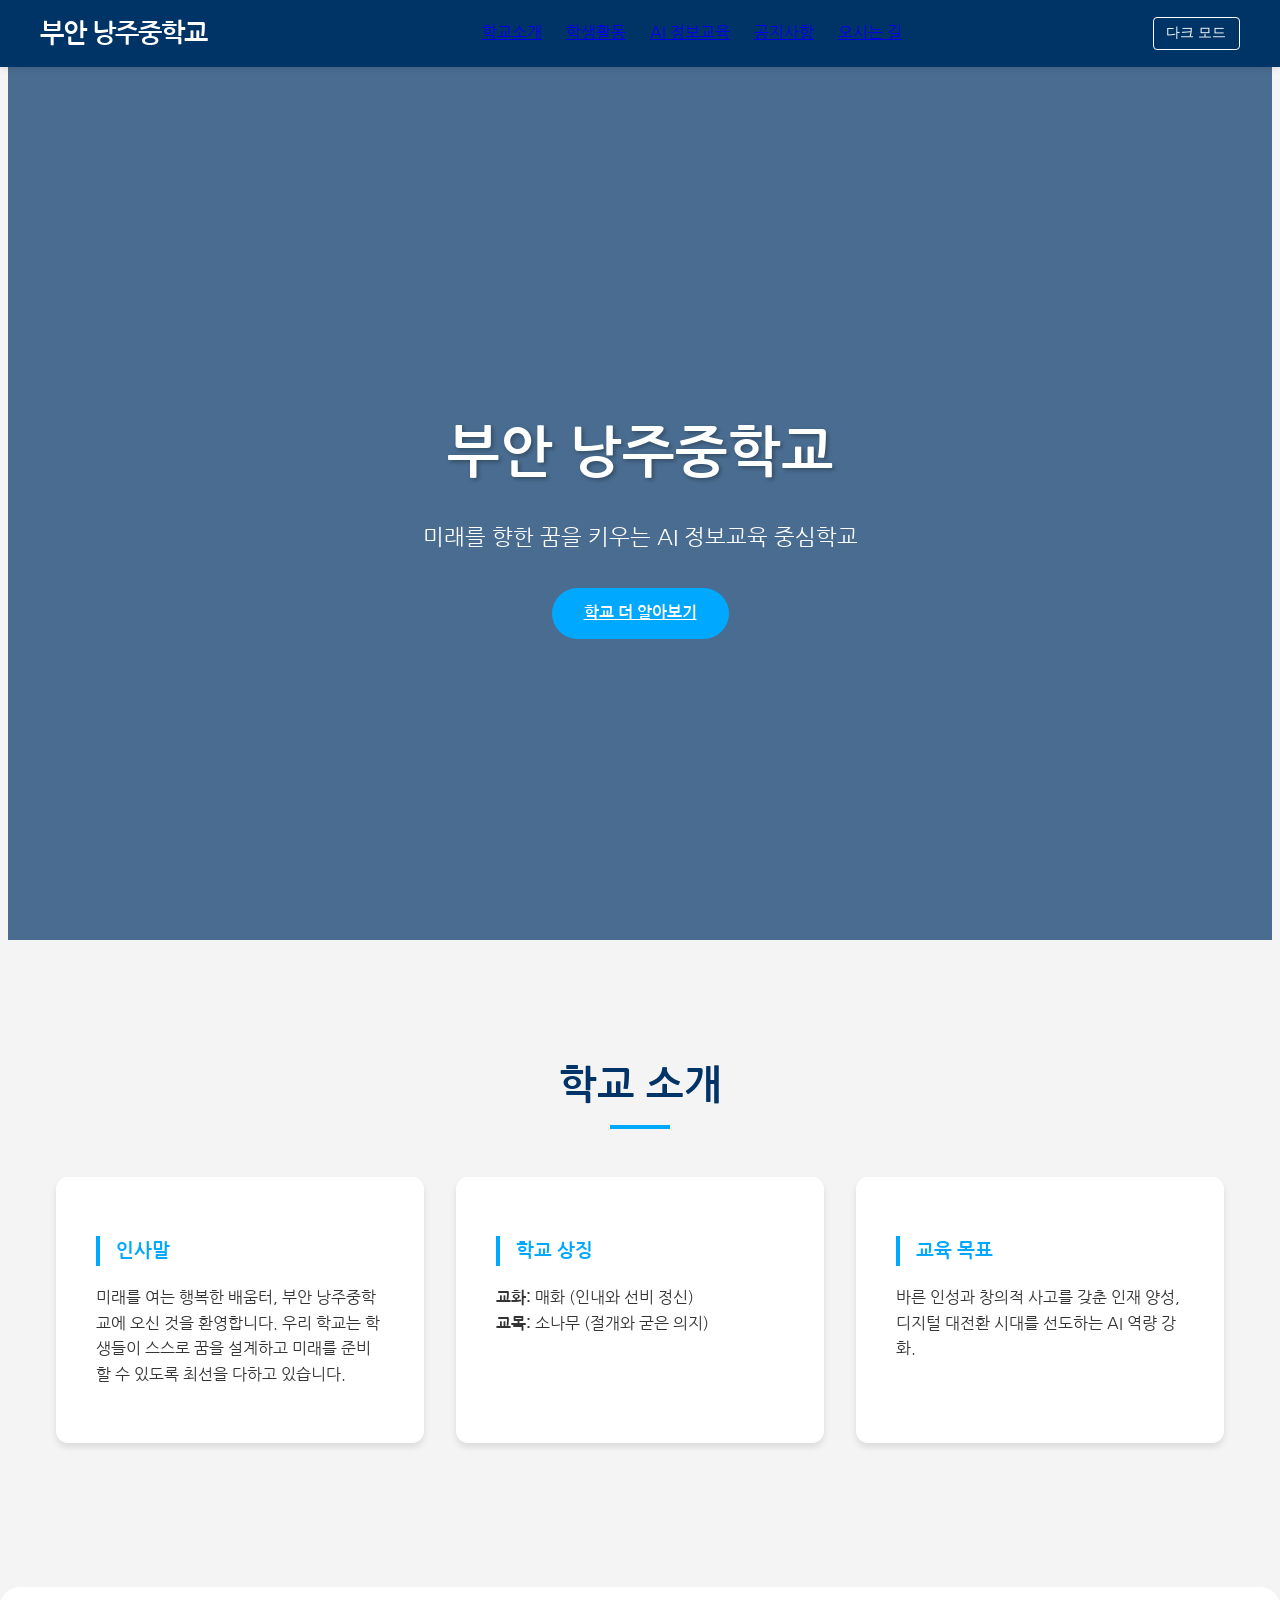
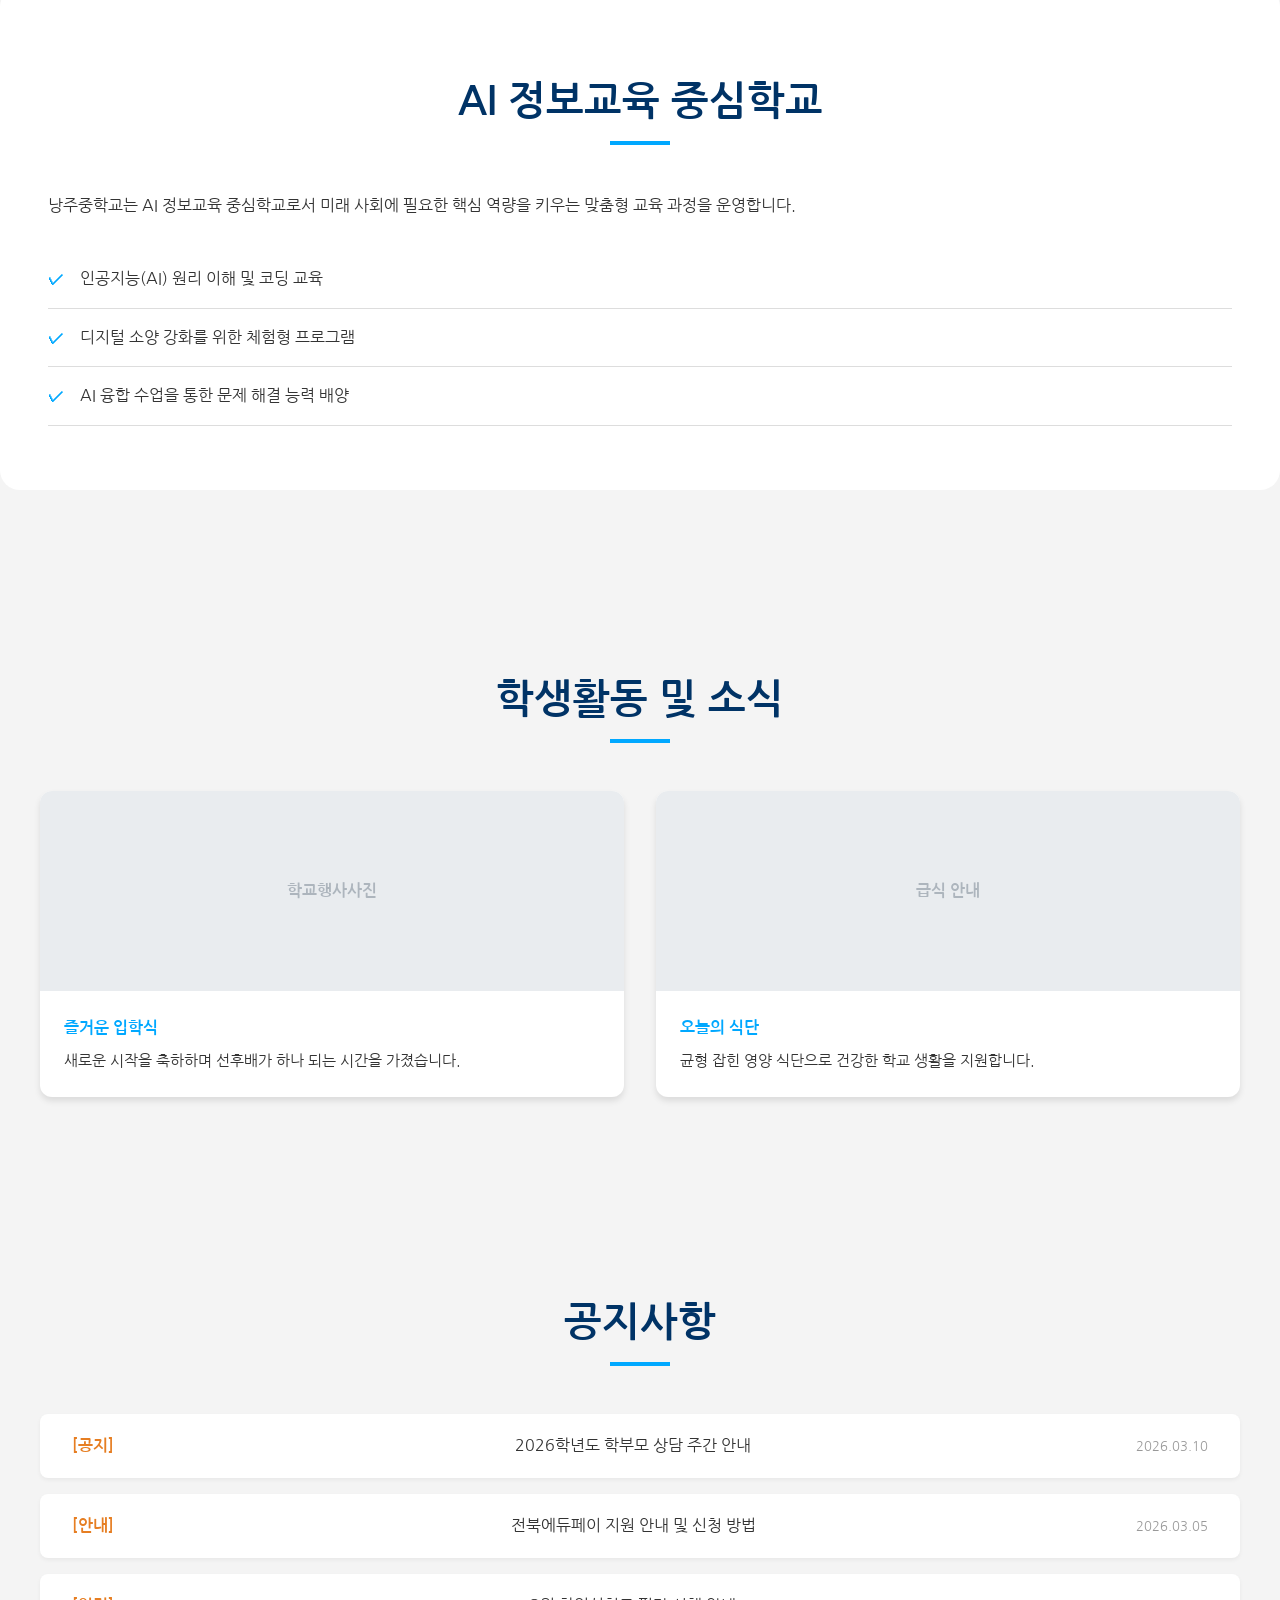
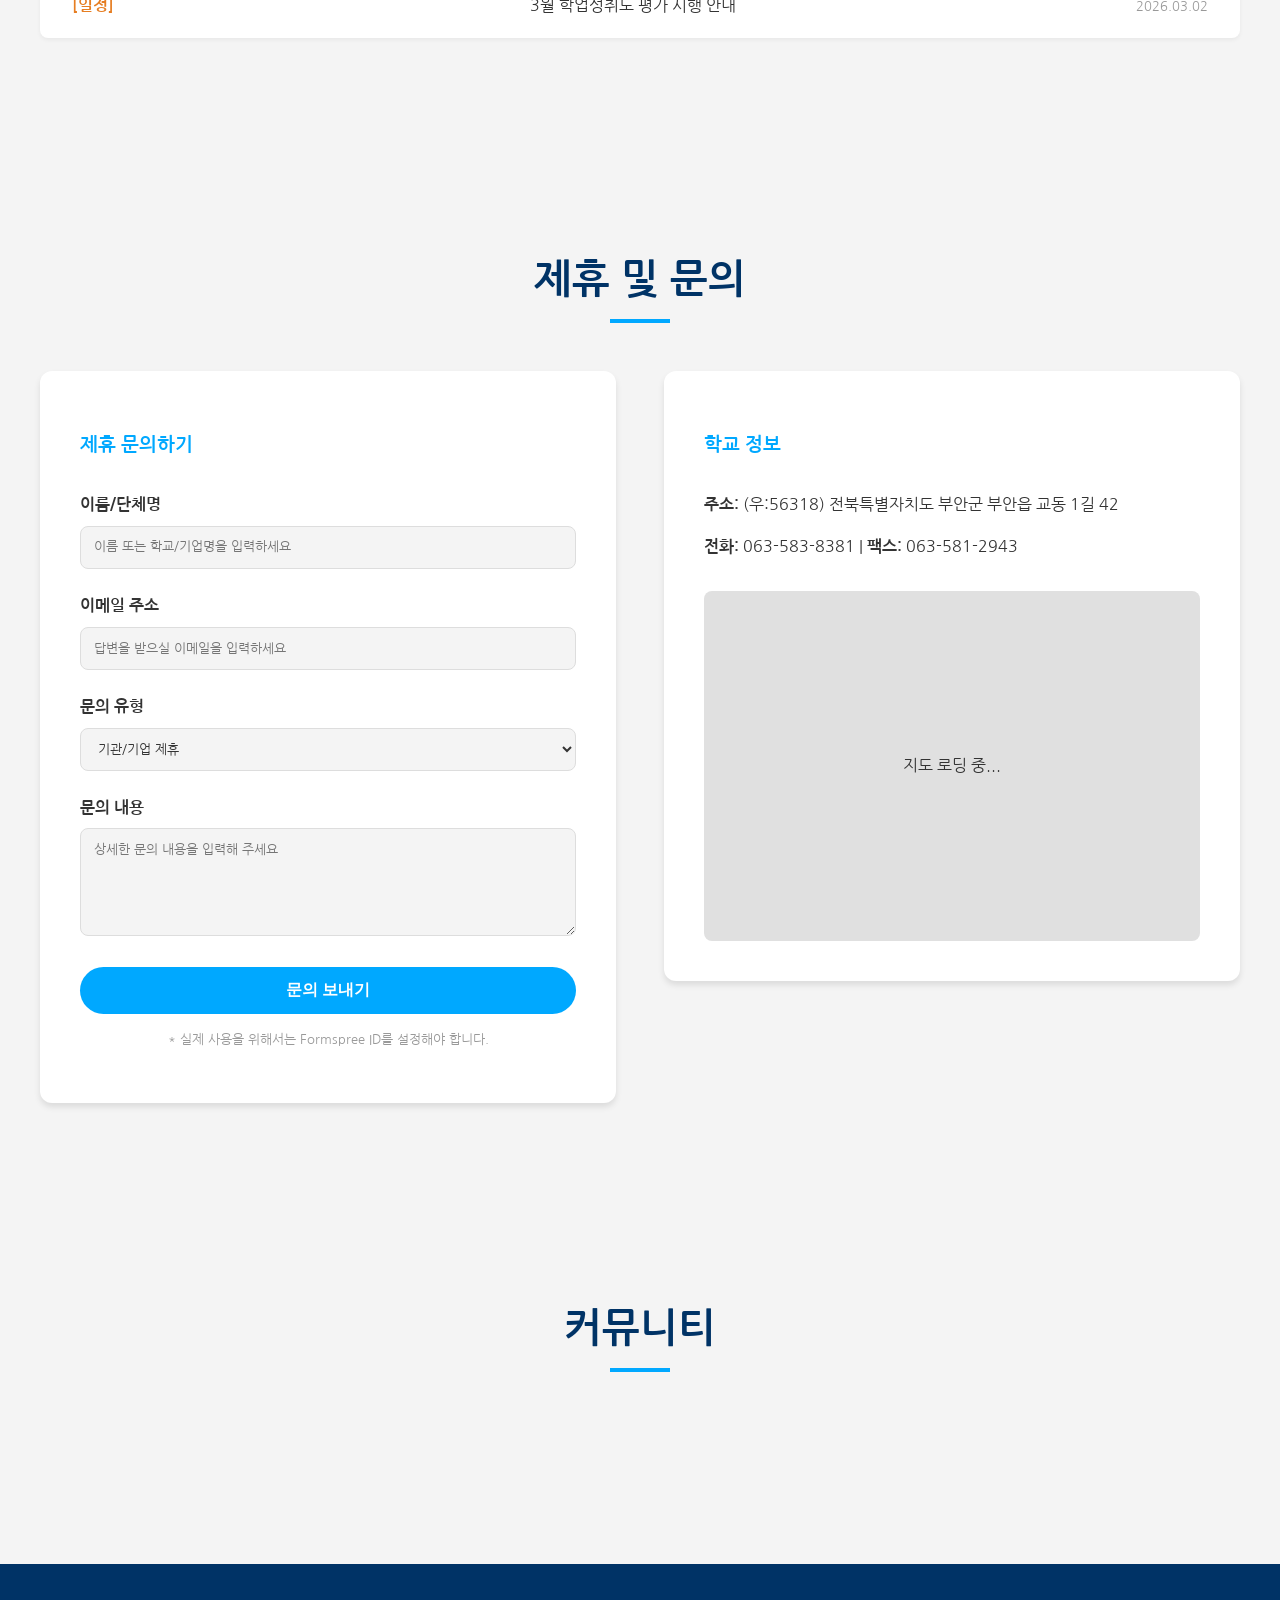
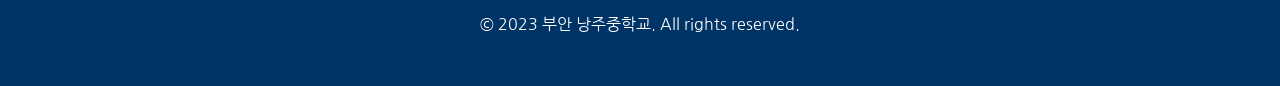
==== index.html @ da05feab "Update Disqus shortname to nangju" ====
<!DOCTYPE html>
<html lang="ko">
<head>
    <meta charset="UTF-8">
    <meta name="viewport" content="width=device-width, initial-scale=1.0">
    <title>부안 낭주중학교</title>
    <link rel="stylesheet" href="style.css">
    <link href="https://fonts.googleapis.com/css2?family=Nanum+Gothic:wght@400;700&display=swap" rel="stylesheet">
</head>
<body>
    <header>
        <nav>
            <div class="logo">부안 낭주중학교</div>
            <ul class="nav-links">
                <li><a href="#about">학교소개</a></li>
                <li><a href="#activities">학생활동</a></li>
                <li><a href="#ai-edu">AI 정보교육</a></li>
                <li><a href="#notices">공지사항</a></li>
                <li><a href="#contact">오시는 길</a></li>
            </ul>
            <div class="header-actions">
                <button class="theme-toggle" id="theme-toggle">다크 모드</button>
            </div>
        </nav>
    </header>

    <main>
        <section id="hero">
            <div class="hero-content">
                <h1>부안 낭주중학교</h1>
                <p>미래를 향한 꿈을 키우는 AI 정보교육 중심학교</p>
                <div class="hero-buttons">
                    <a href="#about" class="btn">학교 더 알아보기</a>
                </div>
            </div>
        </section>

        <section id="about">
            <div class="section-title">
                <h2>학교 소개</h2>
                <div class="underline"></div>
            </div>
            <div class="about-grid">
                <div class="about-card">
                    <h3>인사말</h3>
                    <p>미래를 여는 행복한 배움터, 부안 낭주중학교에 오신 것을 환영합니다. 우리 학교는 학생들이 스스로 꿈을 설계하고 미래를 준비할 수 있도록 최선을 다하고 있습니다.</p>
                </div>
                <div class="about-card">
                    <h3>학교 상징</h3>
                    <p><strong>교화:</strong> 매화 (인내와 선비 정신)<br><strong>교목:</strong> 소나무 (절개와 굳은 의지)</p>
                </div>
                <div class="about-card">
                    <h3>교육 목표</h3>
                    <p>바른 인성과 창의적 사고를 갖춘 인재 양성, 디지털 대전환 시대를 선도하는 AI 역량 강화.</p>
                </div>
            </div>
        </section>

        <section id="ai-edu" class="highlight-section">
            <div class="section-title">
                <h2>AI 정보교육 중심학교</h2>
                <div class="underline"></div>
            </div>
            <div class="content-wrapper">
                <p>낭주중학교는 AI 정보교육 중심학교로서 미래 사회에 필요한 핵심 역량을 키우는 맞춤형 교육 과정을 운영합니다.</p>
                <ul class="feature-list">
                    <li>인공지능(AI) 원리 이해 및 코딩 교육</li>
                    <li>디지털 소양 강화를 위한 체험형 프로그램</li>
                    <li>AI 융합 수업을 통한 문제 해결 능력 배양</li>
                </ul>
            </div>
        </section>

        <section id="activities">
            <div class="section-title">
                <h2>학생활동 및 소식</h2>
                <div class="underline"></div>
            </div>
            <div class="activities-grid">
                <div class="activity-item">
                    <div class="placeholder-img">학교행사사진</div>
                    <h4>즐거운 입학식</h4>
                    <p>새로운 시작을 축하하며 선후배가 하나 되는 시간을 가졌습니다.</p>
                </div>
                <div class="activity-item">
                    <div class="placeholder-img">급식 안내</div>
                    <h4>오늘의 식단</h4>
                    <p>균형 잡힌 영양 식단으로 건강한 학교 생활을 지원합니다.</p>
                </div>
            </div>
        </section>

        <section id="notices">
            <div class="section-title">
                <h2>공지사항</h2>
                <div class="underline"></div>
            </div>
            <ul class="notice-list">
                <li><span>[공지]</span> 2026학년도 학부모 상담 주간 안내 <small>2026.03.10</small></li>
                <li><span>[안내]</span> 전북에듀페이 지원 안내 및 신청 방법 <small>2026.03.05</small></li>
                <li><span>[일정]</span> 3월 학업성취도 평가 시행 안내 <small>2026.03.02</small></li>
            </ul>
        </section>

        <section id="contact">
            <div class="section-title">
                <h2>제휴 및 문의</h2>
                <div class="underline"></div>
            </div>
            
            <div class="contact-container">
                <div class="contact-form">
                    <h3>제휴 문의하기</h3>
                    <form action="https://formspree.io/f/xbdzzare" method="POST">
                        <div class="form-group">
                            <label for="name">이름/단체명</label>
                            <input type="text" id="name" name="name" placeholder="이름 또는 학교/기업명을 입력하세요" required>
                        </div>
                        <div class="form-group">
                            <label for="email">이메일 주소</label>
                            <input type="email" id="email" name="email" placeholder="답변을 받으실 이메일을 입력하세요" required>
                        </div>
                        <div class="form-group">
                            <label for="subject">문의 유형</label>
                            <select id="subject" name="subject">
                                <option value="partnership">기관/기업 제휴</option>
                                <option value="program">교육 프로그램 문의</option>
                                <option value="visit">학교 방문 신청</option>
                                <option value="other">기타 문의</option>
                            </select>
                        </div>
                        <div class="form-group">
                            <label for="message">문의 내용</label>
                            <textarea id="message" name="message" rows="5" placeholder="상세한 문의 내용을 입력해 주세요" required></textarea>
                        </div>
                        <button type="submit" class="btn submit-btn">문의 보내기</button>
                    </form>
                    <p class="form-note">* 실제 사용을 위해서는 Formspree ID를 설정해야 합니다.</p>
                </div>

                <div class="contact-info">
                    <h3>학교 정보</h3>
                    <p><strong>주소:</strong> (우:56318) 전북특별자치도 부안군 부안읍 교동 1길 42</p>
                    <p><strong>전화:</strong> 063-583-8381 | <strong>팩스:</strong> 063-581-2943</p>
                    <div id="map">지도 로딩 중...</div>
                </div>
            </div>
        </section>
        <section id="comments">
            <div class="section-title">
                <h2>커뮤니티</h2>
                <div class="underline"></div>
            </div>
            <div id="disqus_thread"></div>
            <script>
                /**
                *  RECOMMENDED CONFIGURATION VARIABLES: EDIT AND UNCOMMENT THE SECTION BELOW TO INSERT DYNAMIC VALUES FROM YOUR PLATFORM OR CMS.
                *  LEARN WHY DEFINING THESE VARIABLES IS IMPORTANT: https://disqus.com/admin/universalcode/#configuration-variables    */
                /*
                var disqus_config = function () {
                this.page.url = PAGE_URL;  // Replace PAGE_URL with your page's canonical URL variable
                this.page.identifier = PAGE_IDENTIFIER; // Replace PAGE_IDENTIFIER with your page's unique identifier variable
                };
                */
                (function() { // DON'T EDIT BELOW THIS LINE
                var d = document, s = d.createElement('script');
                s.src = 'https://nangju.disqus.com/embed.js';
                s.setAttribute('data-timestamp', +new Date());
                (d.head || d.body).appendChild(s);
                })();
            </script>
            <noscript>Please enable JavaScript to view the <a href="https://disqus.com/?ref_noscript">comments powered by Disqus.</a></noscript>
        </section>
    </main>

    <footer>
        <p>&copy; 2023 부안 낭주중학교. All rights reserved.</p>
    </footer>

    <script src="main.js"></script>
</body>
</html>
---- style.css ----
:root {
    --bg-color: #f4f4f4;
    --text-color: #333;
    --header-bg: #003366;
    --header-text: #fff;
    --section-border: #ddd;
    --hero-overlay: rgba(0, 51, 102, 0.7);
    --map-bg: #e0e0e0;
    --accent-color: #00a8ff;
    --card-bg: #fff;
    --shadow: 0 4px 6px rgba(0,0,0,0.1);
}

body.dark-mode {
    --bg-color: #1a1a1a;
    --text-color: #f4f4f4;
    --header-bg: #111;
    --header-text: #e0e0e0;
    --section-border: #333;
    --hero-overlay: rgba(0, 0, 0, 0.8);
    --map-bg: #333;
    --accent-color: #00a8ff;
    --card-bg: #222;
}

/* Basic Styles */
body {
    font-family: 'Nanum Gothic', sans-serif;
    margin: 0;
    line-height: 1.6;
    background-color: var(--bg-color);
    color: var(--text-color);
    transition: background-color 0.3s, color 0.3s;
}

/* Layout Utilities */
.section-title {
    text-align: center;
    margin-bottom: 3rem;
}

.section-title h2 {
    font-size: 2.5rem;
    color: var(--header-bg);
    margin-bottom: 0.5rem;
}

body.dark-mode .section-title h2 {
    color: #aaccff;
}

.underline {
    width: 60px;
    height: 4px;
    background: var(--accent-color);
    margin: 0 auto;
}

/* Header & Nav */
header {
    background-color: var(--header-bg);
    color: var(--header-text);
    padding: 0.8rem 0;
    position: fixed;
    width: 100%;
    top: 0;
    z-index: 1000;
    box-shadow: 0 2px 5px rgba(0, 0, 0, 0.1);
    transition: all 0.3s;
}

nav {
    display: flex;
    justify-content: space-between;
    align-items: center;
    max-width: 1200px;
    margin: 0 auto;
    padding: 0 2rem;
}

nav .logo {
    font-size: 1.6rem;
    font-weight: 700;
    letter-spacing: -1px;
}

nav ul.nav-links {
    list-style: none;
    display: flex;
    margin: 0;
    padding: 0;
    align-items: center;
}

nav ul.nav-links li {
    margin-left: 1.5rem;
}

nav ul.nav-links li a {
    font-size: 1rem;
    font-weight: 400;
    transition: color 0.3s;
}

nav ul.nav-links li a:hover {
    color: var(--accent-color);
}

.theme-toggle {
    background: none;
    border: 1px solid var(--header-text);
    color: var(--header-text);
    padding: 0.4rem 0.8rem;
    cursor: pointer;
    border-radius: 4px;
    font-size: 0.85rem;
    transition: all 0.3s;
}

.theme-toggle:hover {
    background: var(--header-text);
    color: var(--header-bg);
}

/* Hero Section */
#hero {
    background-image: linear-gradient(var(--hero-overlay), var(--hero-overlay)), url('images/school.png');
    background-size: cover;
    background-position: center;
    height: 80vh;
    display: flex;
    justify-content: center;
    align-items: center;
    text-align: center;
    color: #fff;
    margin-top: 60px;
}

#hero h1 {
    font-size: 3.5rem;
    margin-bottom: 1rem;
    text-shadow: 2px 2px 4px rgba(0,0,0,0.3);
}

#hero p {
    font-size: 1.4rem;
    margin-bottom: 2rem;
}

.btn {
    display: inline-block;
    padding: 0.8rem 2rem;
    background: var(--accent-color);
    color: #fff;
    border-radius: 50px;
    font-weight: 700;
    transition: transform 0.3s, background 0.3s;
}

.btn:hover {
    transform: translateY(-3px);
    background: #008cd4;
}

/* About Grid */
.about-grid {
    display: grid;
    grid-template-columns: repeat(auto-fit, minmax(300px, 1fr));
    gap: 2rem;
    padding: 0 1rem;
}

.about-card {
    background: var(--card-bg);
    padding: 2.5rem;
    border-radius: 12px;
    box-shadow: var(--shadow);
    transition: transform 0.3s;
}

.about-card:hover {
    transform: translateY(-5px);
}

.about-card h3 {
    color: var(--accent-color);
    margin-bottom: 1.2rem;
    border-left: 4px solid var(--accent-color);
    padding-left: 1rem;
}

/* AI Section */
.highlight-section {
    background-color: var(--card-bg);
    border-radius: 20px;
    margin: 4rem auto;
    padding: 3rem;
}

.feature-list {
    list-style: none;
    padding: 0;
    margin-top: 2rem;
}

.feature-list li {
    padding: 1rem 0;
    border-bottom: 1px solid var(--section-border);
    display: flex;
    align-items: center;
}

.feature-list li::before {
    content: '✓';
    color: var(--accent-color);
    font-weight: bold;
    margin-right: 1rem;
}

/* Activities Grid */
.activities-grid {
    display: grid;
    grid-template-columns: repeat(auto-fit, minmax(350px, 1fr));
    gap: 2rem;
}

.activity-item {
    background: var(--card-bg);
    border-radius: 12px;
    overflow: hidden;
    box-shadow: var(--shadow);
}

.placeholder-img {
    height: 200px;
    background: #e9ecef;
    display: flex;
    align-items: center;
    justify-content: center;
    color: #adb5bd;
    font-weight: 700;
}

.activity-item h4 {
    padding: 1.5rem 1.5rem 0.5rem;
    margin: 0;
    color: var(--accent-color);
}

.activity-item p {
    padding: 0 1.5rem 1.5rem;
    margin: 0;
    font-size: 0.95rem;
}

/* Notice List */
.notice-list {
    list-style: none;
    padding: 0;
}

.notice-list li {
    background: var(--card-bg);
    margin-bottom: 1rem;
    padding: 1.2rem 2rem;
    border-radius: 8px;
    display: flex;
    justify-content: space-between;
    align-items: center;
    box-shadow: 0 2px 4px rgba(0,0,0,0.05);
}

.notice-list li span {
    font-weight: 700;
    color: #e67e22;
    margin-right: 1rem;
}

.notice-list li small {
    color: #999;
}

/* Contact Section Layout */
.contact-container {
    display: grid;
    grid-template-columns: 1fr 1fr;
    gap: 3rem;
    align-items: start;
}

.contact-form {
    background: var(--card-bg);
    padding: 2.5rem;
    border-radius: 12px;
    box-shadow: var(--shadow);
}

.contact-form h3, .contact-info h3 {
    margin-bottom: 2rem;
    color: var(--accent-color);
}

.form-group {
    margin-bottom: 1.5rem;
}

.form-group label {
    display: block;
    margin-bottom: 0.5rem;
    font-weight: bold;
    color: var(--text-color);
}

.form-group input, 
.form-group select, 
.form-group textarea {
    width: 100%;
    padding: 0.8rem;
    border: 1px solid var(--section-border);
    border-radius: 8px;
    background-color: var(--bg-color);
    color: var(--text-color);
    font-family: inherit;
    transition: border-color 0.3s;
    box-sizing: border-box; /* To ensure full width including padding */
}

.form-group input:focus, 
.form-group select:focus, 
.form-group textarea:focus {
    border-color: var(--accent-color);
    outline: none;
}

.submit-btn {
    width: 100%;
    border: none;
    cursor: pointer;
    font-size: 1rem;
    transition: background 0.3s;
}

.form-note {
    font-size: 0.8rem;
    color: #999;
    margin-top: 1rem;
    text-align: center;
}

/* Updated Contact Styles */
.contact-info {
    background: var(--card-bg);
    padding: 2.5rem;
    border-radius: 12px;
    box-shadow: var(--shadow);
    text-align: left; /* Re-aligned to left */
}

#map {
    height: 350px;
    background: var(--map-bg);
    margin-top: 2rem;
    border-radius: 8px;
    display: flex;
    align-items: center;
    justify-content: center;
}

/* Sections */
section {
    padding: 5rem 2rem;
    max-width: 1200px;
    margin: 0 auto;
}

/* Footer */
footer {
    background-color: var(--header-bg);
    color: var(--header-text);
    text-align: center;
    padding: 2rem 0;
    margin-top: 4rem;
}

/* Responsive */
@media (max-width: 992px) {
    .contact-container {
        grid-template-columns: 1fr;
    }
}
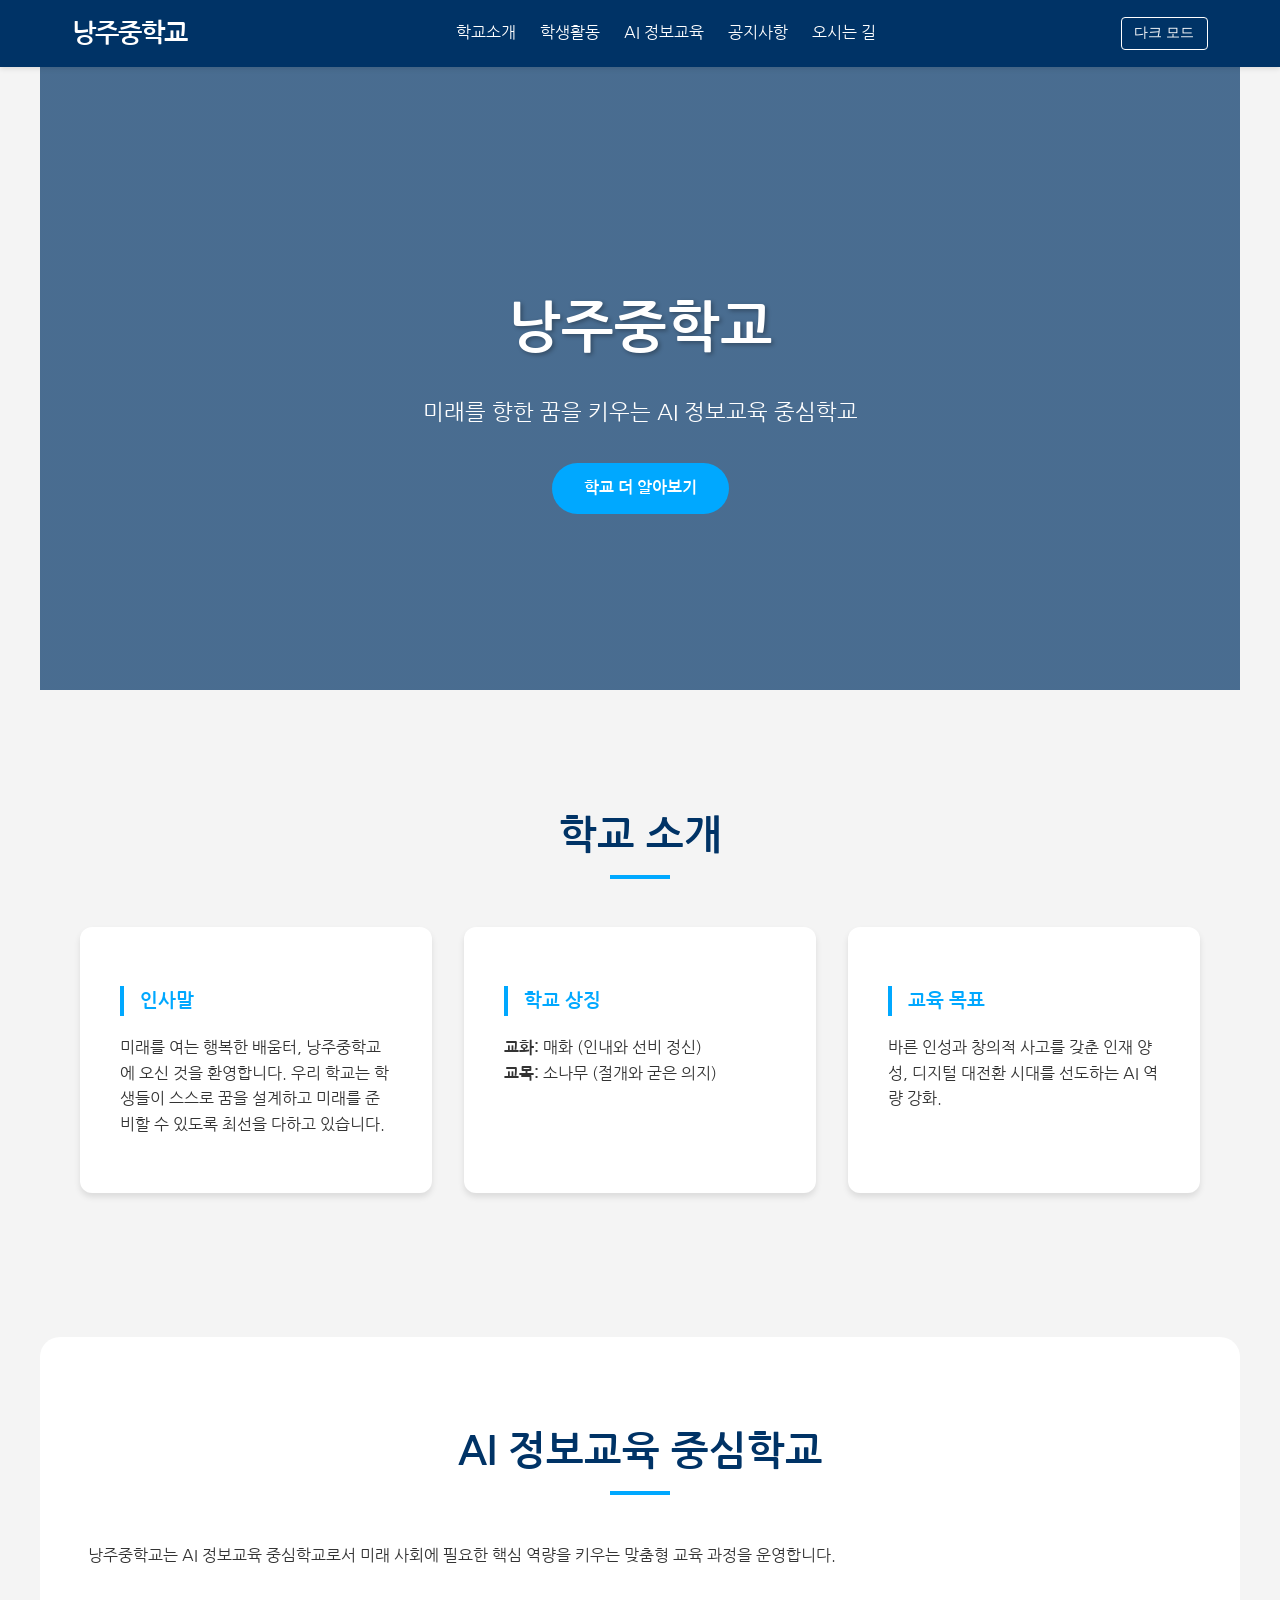
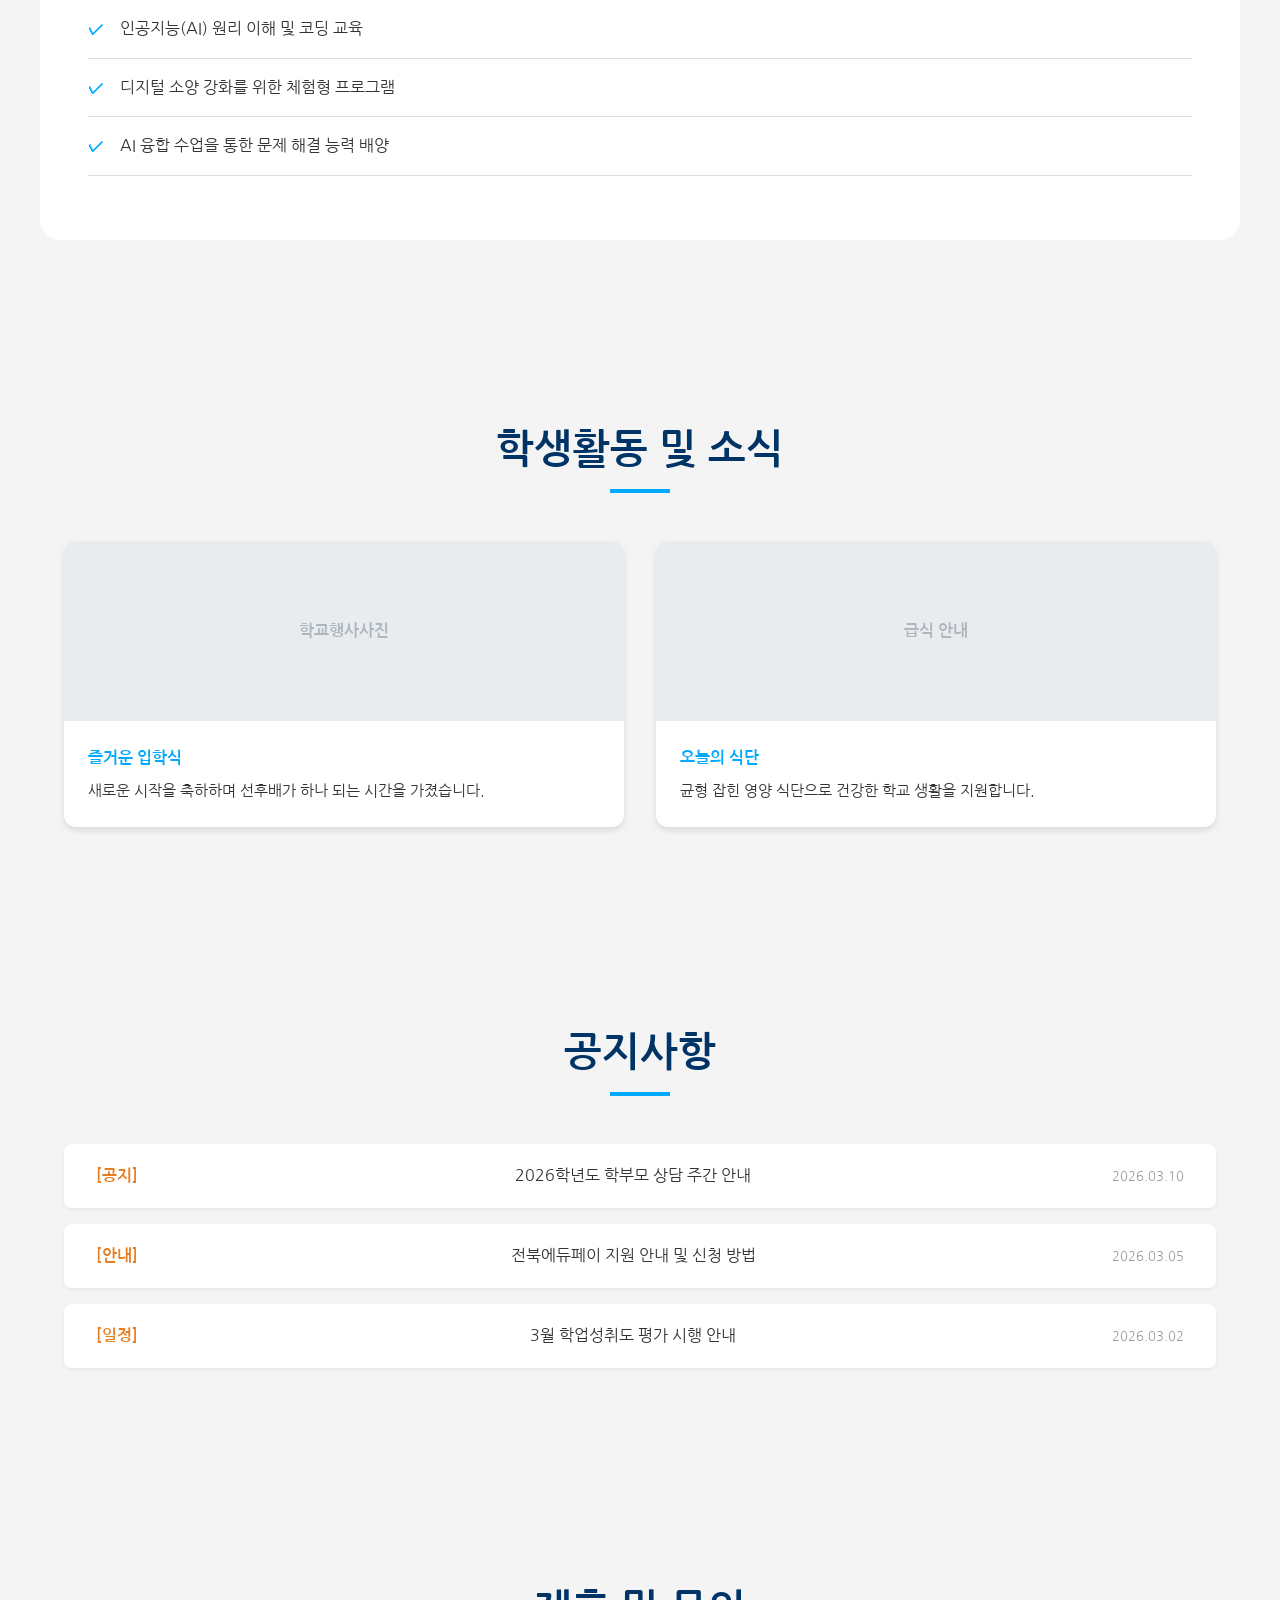
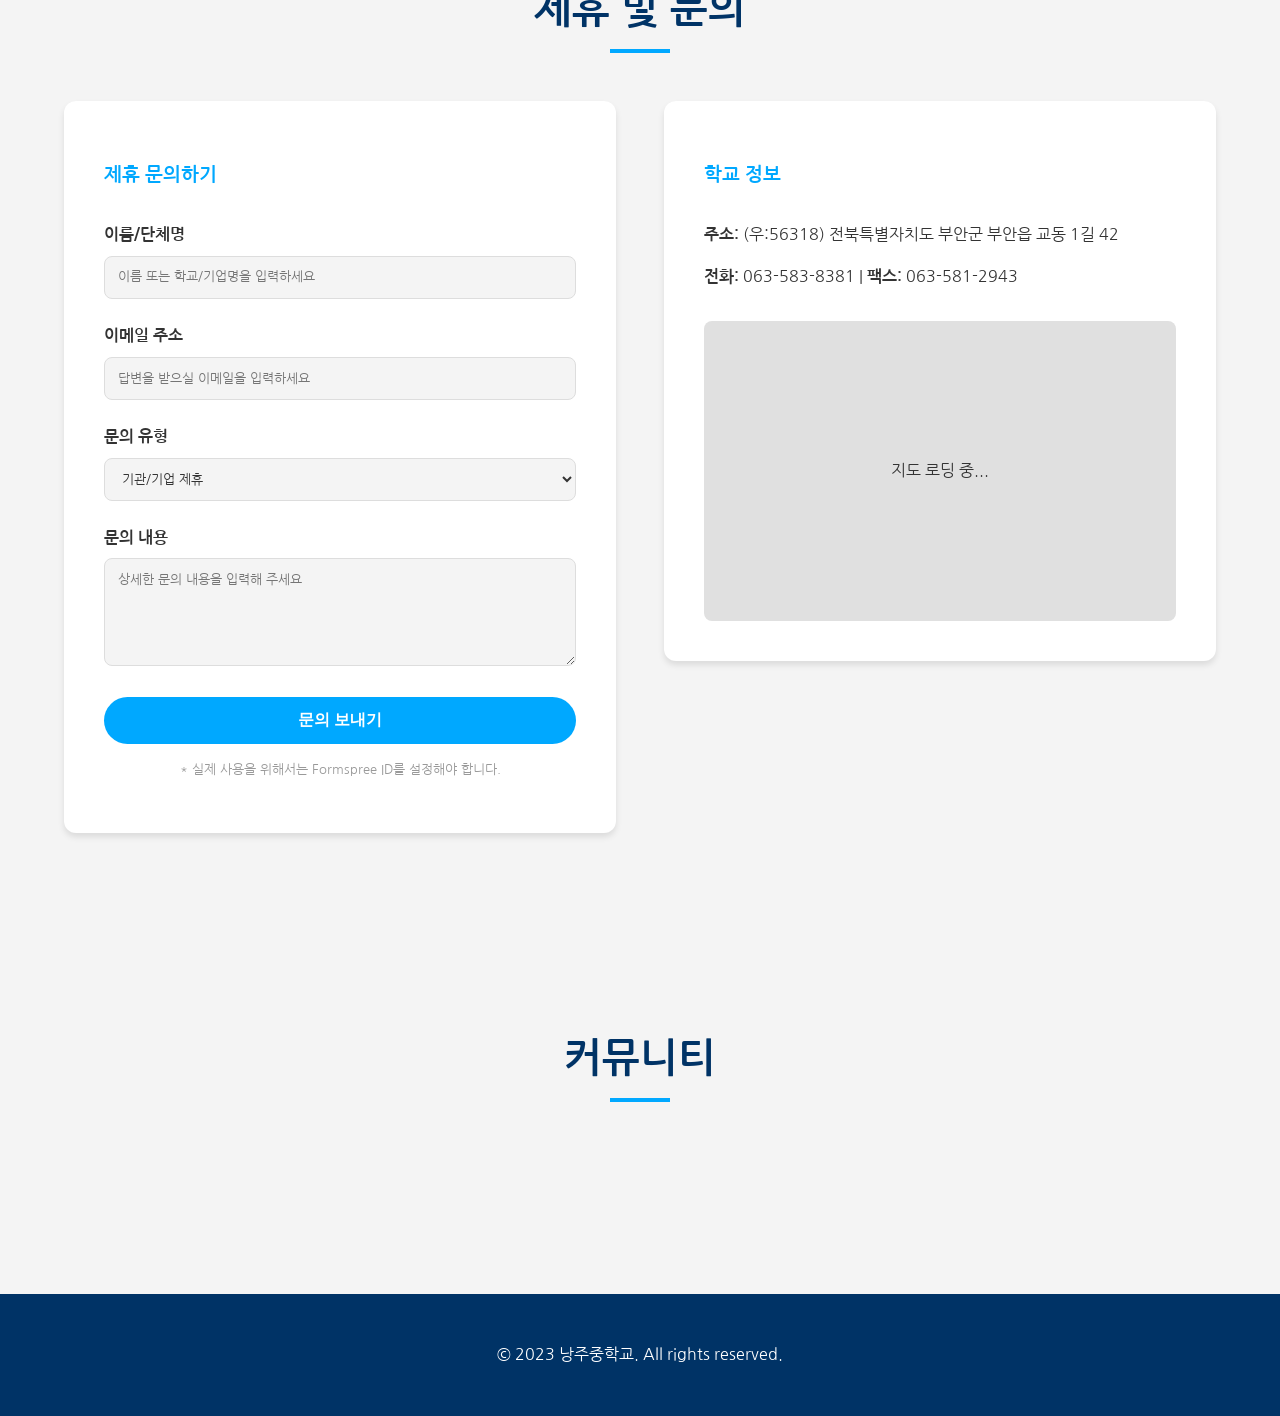
==== commit e5c22d97: "Update school name, mobile UI improvements, and add links to official website" ====
--- a/index.html
+++ b/index.html
@@ -3,14 +3,14 @@
 <head>
     <meta charset="UTF-8">
     <meta name="viewport" content="width=device-width, initial-scale=1.0">
-    <title>부안 낭주중학교</title>
+    <title>낭주중학교</title>
     <link rel="stylesheet" href="style.css">
     <link href="https://fonts.googleapis.com/css2?family=Nanum+Gothic:wght@400;700&display=swap" rel="stylesheet">
 </head>
 <body>
     <header>
         <nav>
-            <div class="logo">부안 낭주중학교</div>
+            <div class="logo">낭주중학교</div>
             <ul class="nav-links">
                 <li><a href="#about">학교소개</a></li>
                 <li><a href="#activities">학생활동</a></li>
@@ -27,7 +27,7 @@
     <main>
         <section id="hero">
             <div class="hero-content">
-                <h1>부안 낭주중학교</h1>
+                <h1>낭주중학교</h1>
                 <p>미래를 향한 꿈을 키우는 AI 정보교육 중심학교</p>
                 <div class="hero-buttons">
                     <a href="#about" class="btn">학교 더 알아보기</a>
@@ -43,7 +43,7 @@
             <div class="about-grid">
                 <div class="about-card">
                     <h3>인사말</h3>
-                    <p>미래를 여는 행복한 배움터, 부안 낭주중학교에 오신 것을 환영합니다. 우리 학교는 학생들이 스스로 꿈을 설계하고 미래를 준비할 수 있도록 최선을 다하고 있습니다.</p>
+                    <p>미래를 여는 행복한 배움터, 낭주중학교에 오신 것을 환영합니다. 우리 학교는 학생들이 스스로 꿈을 설계하고 미래를 준비할 수 있도록 최선을 다하고 있습니다.</p>
                 </div>
                 <div class="about-card">
                     <h3>학교 상징</h3>
@@ -77,16 +77,16 @@
                 <div class="underline"></div>
             </div>
             <div class="activities-grid">
-                <div class="activity-item">
+                <a href="https://school.jbedu.kr/nangju-m" target="_blank" class="activity-item">
                     <div class="placeholder-img">학교행사사진</div>
                     <h4>즐거운 입학식</h4>
                     <p>새로운 시작을 축하하며 선후배가 하나 되는 시간을 가졌습니다.</p>
-                </div>
-                <div class="activity-item">
+                </a>
+                <a href="https://school.jbedu.kr/nangju-m" target="_blank" class="activity-item">
                     <div class="placeholder-img">급식 안내</div>
                     <h4>오늘의 식단</h4>
                     <p>균형 잡힌 영양 식단으로 건강한 학교 생활을 지원합니다.</p>
-                </div>
+                </a>
             </div>
         </section>
 
@@ -96,9 +96,9 @@
                 <div class="underline"></div>
             </div>
             <ul class="notice-list">
-                <li><span>[공지]</span> 2026학년도 학부모 상담 주간 안내 <small>2026.03.10</small></li>
-                <li><span>[안내]</span> 전북에듀페이 지원 안내 및 신청 방법 <small>2026.03.05</small></li>
-                <li><span>[일정]</span> 3월 학업성취도 평가 시행 안내 <small>2026.03.02</small></li>
+                <li><a href="https://school.jbedu.kr/nangju-m" target="_blank"><span>[공지]</span> 2026학년도 학부모 상담 주간 안내 <small>2026.03.10</small></a></li>
+                <li><a href="https://school.jbedu.kr/nangju-m" target="_blank"><span>[안내]</span> 전북에듀페이 지원 안내 및 신청 방법 <small>2026.03.05</small></a></li>
+                <li><a href="https://school.jbedu.kr/nangju-m" target="_blank"><span>[일정]</span> 3월 학업성취도 평가 시행 안내 <small>2026.03.02</small></a></li>
             </ul>
         </section>
 
@@ -153,20 +153,16 @@
             </div>
             <div id="disqus_thread"></div>
             <script>
-                /**
-                *  RECOMMENDED CONFIGURATION VARIABLES: EDIT AND UNCOMMENT THE SECTION BELOW TO INSERT DYNAMIC VALUES FROM YOUR PLATFORM OR CMS.
-                *  LEARN WHY DEFINING THESE VARIABLES IS IMPORTANT: https://disqus.com/admin/universalcode/#configuration-variables    */
-                /*
                 var disqus_config = function () {
-                this.page.url = PAGE_URL;  // Replace PAGE_URL with your page's canonical URL variable
-                this.page.identifier = PAGE_IDENTIFIER; // Replace PAGE_IDENTIFIER with your page's unique identifier variable
+                    this.page.url = window.location.href;  // 현재 페이지의 전체 URL
+                    this.page.identifier = window.location.pathname; // 페이지의 고유 식별자
                 };
-                */
+
                 (function() { // DON'T EDIT BELOW THIS LINE
-                var d = document, s = d.createElement('script');
-                s.src = 'https://nangju.disqus.com/embed.js';
-                s.setAttribute('data-timestamp', +new Date());
-                (d.head || d.body).appendChild(s);
+                    var d = document, s = d.createElement('script');
+                    s.src = 'https://nangju.disqus.com/embed.js';
+                    s.setAttribute('data-timestamp', +new Date());
+                    (d.head || d.body).appendChild(s);
                 })();
             </script>
             <noscript>Please enable JavaScript to view the <a href="https://disqus.com/?ref_noscript">comments powered by Disqus.</a></noscript>
@@ -174,7 +170,7 @@
     </main>
 
     <footer>
-        <p>&copy; 2023 부안 낭주중학교. All rights reserved.</p>
+        <p>&copy; 2023 낭주중학교. All rights reserved.</p>
     </footer>
 
     <script src="main.js"></script>
--- a/style.css
+++ b/style.css
@@ -24,6 +24,10 @@
 }
 
 /* Basic Styles */
+* {
+    box-sizing: border-box;
+}
+
 body {
     font-family: 'Nanum Gothic', sans-serif;
     margin: 0;
@@ -31,6 +35,12 @@
     background-color: var(--bg-color);
     color: var(--text-color);
     transition: background-color 0.3s, color 0.3s;
+    overflow-x: hidden; /* Prevent horizontal scroll */
+}
+
+a {
+    text-decoration: none;
+    color: inherit;
 }
 
 /* Layout Utilities */
@@ -76,6 +86,7 @@
     max-width: 1200px;
     margin: 0 auto;
     padding: 0 2rem;
+    width: 100%;
 }
 
 nav .logo {
@@ -99,11 +110,13 @@
 nav ul.nav-links li a {
     font-size: 1rem;
     font-weight: 400;
+    color: #fff !important; /* Force white text */
+    text-decoration: none !important; /* Force no underline */
     transition: color 0.3s;
 }
 
 nav ul.nav-links li a:hover {
-    color: var(--accent-color);
+    color: var(--accent-color) !important;
 }
 
 .theme-toggle {
@@ -127,7 +140,7 @@
     background-image: linear-gradient(var(--hero-overlay), var(--hero-overlay)), url('images/school.png');
     background-size: cover;
     background-position: center;
-    height: 80vh;
+    height: 70vh;
     display: flex;
     justify-content: center;
     align-items: center;
@@ -165,7 +178,7 @@
 /* About Grid */
 .about-grid {
     display: grid;
-    grid-template-columns: repeat(auto-fit, minmax(300px, 1fr));
+    grid-template-columns: repeat(auto-fit, minmax(280px, 1fr));
     gap: 2rem;
     padding: 0 1rem;
 }
@@ -220,7 +233,7 @@
 /* Activities Grid */
 .activities-grid {
     display: grid;
-    grid-template-columns: repeat(auto-fit, minmax(350px, 1fr));
+    grid-template-columns: repeat(auto-fit, minmax(280px, 1fr));
     gap: 2rem;
 }
 
@@ -229,10 +242,17 @@
     border-radius: 12px;
     overflow: hidden;
     box-shadow: var(--shadow);
+    display: block;
+    color: inherit;
+    transition: transform 0.3s;
+}
+
+.activity-item:hover {
+    transform: translateY(-5px);
 }
 
 .placeholder-img {
-    height: 200px;
+    height: 180px;
     background: #e9ecef;
     display: flex;
     align-items: center;
@@ -260,14 +280,22 @@
 }
 
 .notice-list li {
+    margin-bottom: 1rem;
+}
+
+.notice-list li a {
     background: var(--card-bg);
-    margin-bottom: 1rem;
     padding: 1.2rem 2rem;
     border-radius: 8px;
     display: flex;
     justify-content: space-between;
     align-items: center;
     box-shadow: 0 2px 4px rgba(0,0,0,0.05);
+    transition: transform 0.2s;
+}
+
+.notice-list li a:hover {
+    transform: scale(1.01);
 }
 
 .notice-list li span {
@@ -283,7 +311,7 @@
 /* Contact Section Layout */
 .contact-container {
     display: grid;
-    grid-template-columns: 1fr 1fr;
+    grid-template-columns: repeat(auto-fit, minmax(300px, 1fr));
     gap: 3rem;
     align-items: start;
 }
@@ -322,7 +350,6 @@
     color: var(--text-color);
     font-family: inherit;
     transition: border-color 0.3s;
-    box-sizing: border-box; /* To ensure full width including padding */
 }
 
 .form-group input:focus, 
@@ -353,24 +380,30 @@
     padding: 2.5rem;
     border-radius: 12px;
     box-shadow: var(--shadow);
-    text-align: left; /* Re-aligned to left */
+    text-align: left;
 }
 
 #map {
-    height: 350px;
+    height: 300px;
     background: var(--map-bg);
     margin-top: 2rem;
     border-radius: 8px;
     display: flex;
     align-items: center;
     justify-content: center;
+    width: 100%;
 }
 
 /* Sections */
 section {
-    padding: 5rem 2rem;
+    padding: 5rem 1.5rem;
     max-width: 1200px;
     margin: 0 auto;
+}
+
+/* Comments */
+#comments {
+    padding: 5rem 1.5rem;
 }
 
 /* Footer */
@@ -383,8 +416,65 @@
 }
 
 /* Responsive */
-@media (max-width: 992px) {
-    .contact-container {
-        grid-template-columns: 1fr;
-    }
-}
+@media (max-width: 768px) {
+    nav {
+        flex-direction: column;
+        padding: 1rem;
+    }
+
+    nav ul.nav-links {
+        margin: 1rem 0;
+        flex-wrap: wrap;
+        justify-content: center;
+    }
+
+    nav ul.nav-links li {
+        margin: 0.5rem;
+    }
+
+    .header-actions {
+        width: 100%;
+        display: flex;
+        justify-content: center;
+    }
+
+    #hero h1 {
+        font-size: 2.2rem;
+    }
+
+    #hero p {
+        font-size: 1.1rem;
+    }
+
+    .section-title h2 {
+        font-size: 2rem;
+    }
+
+    .about-card, .contact-form, .contact-info {
+        padding: 1.5rem;
+    }
+
+    .notice-list li a {
+        flex-direction: column;
+        align-items: flex-start;
+        padding: 1.2rem;
+    }
+
+    .notice-list li small {
+        margin-top: 0.5rem;
+    }
+}
+
+@media (max-width: 480px) {
+    nav .logo {
+        font-size: 1.4rem;
+    }
+    
+    #hero {
+        height: 60vh;
+    }
+    
+    #hero h1 {
+        font-size: 1.8rem;
+    }
+}
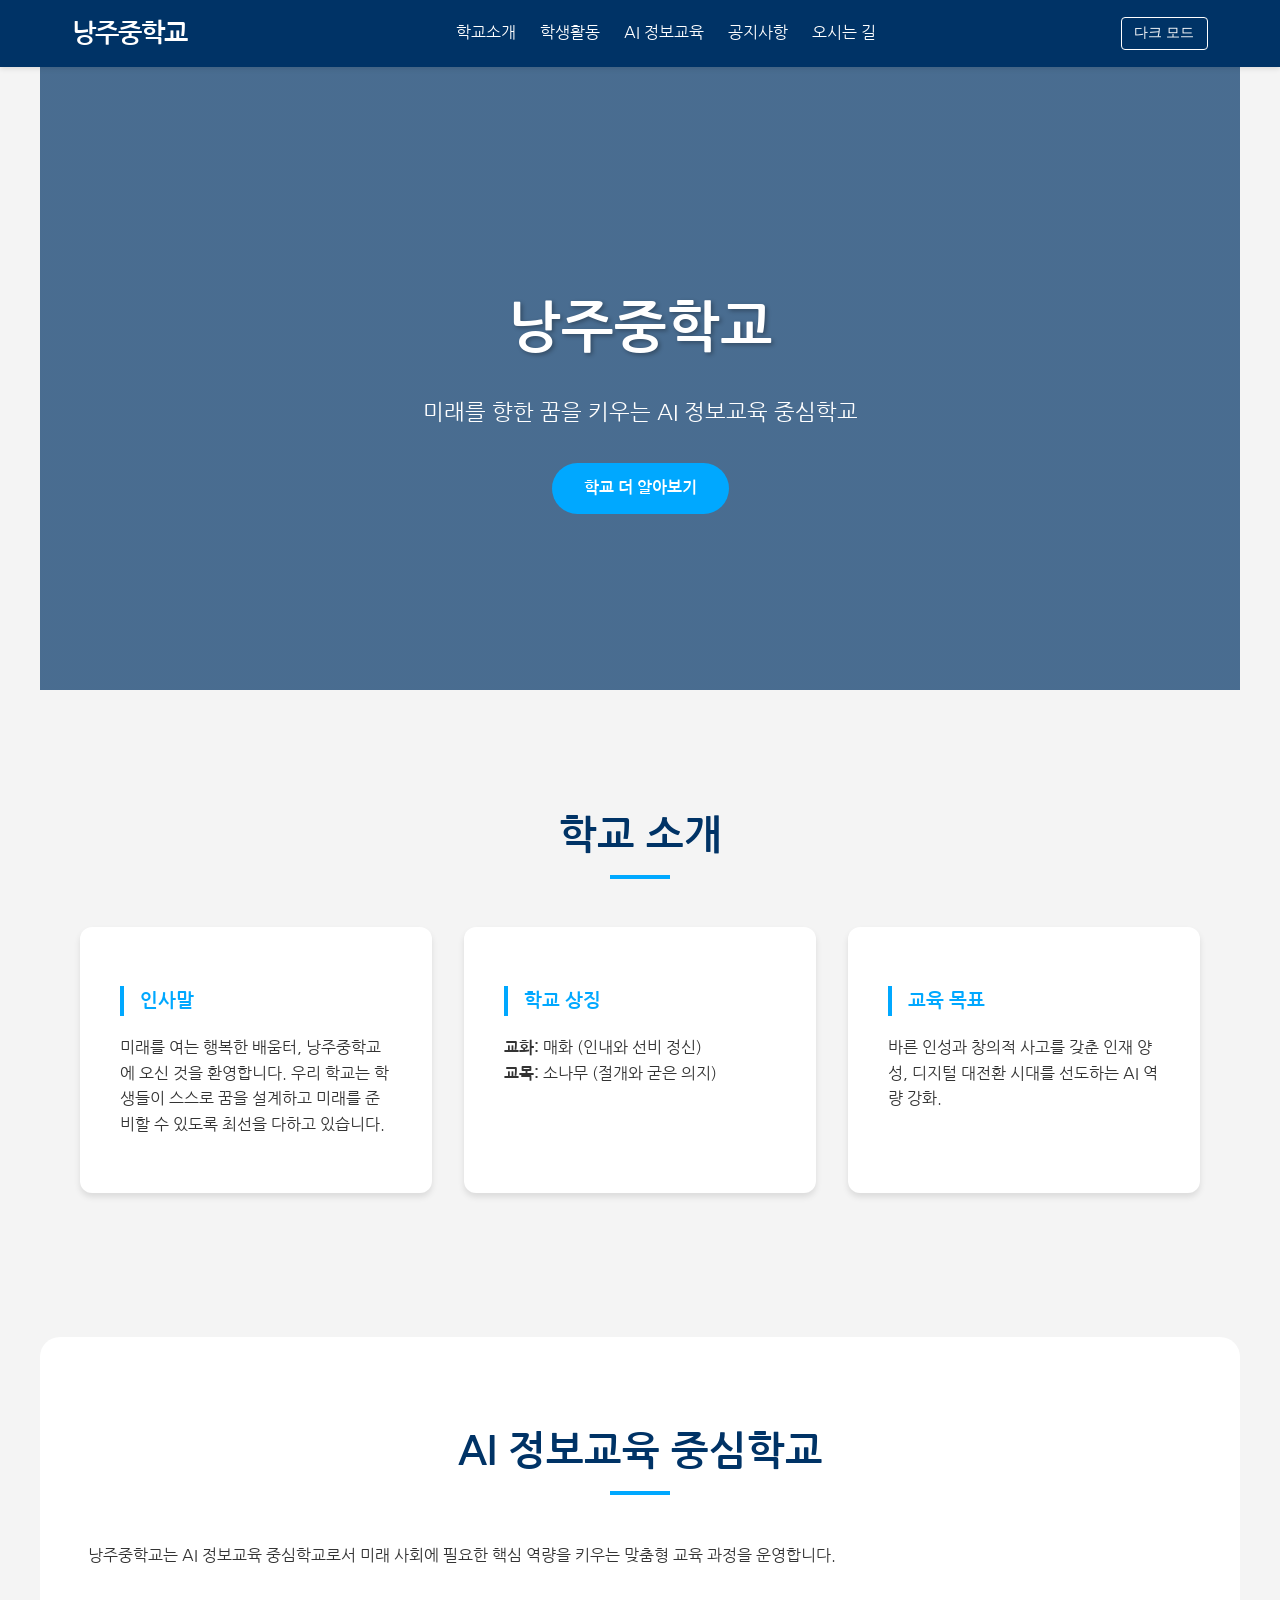
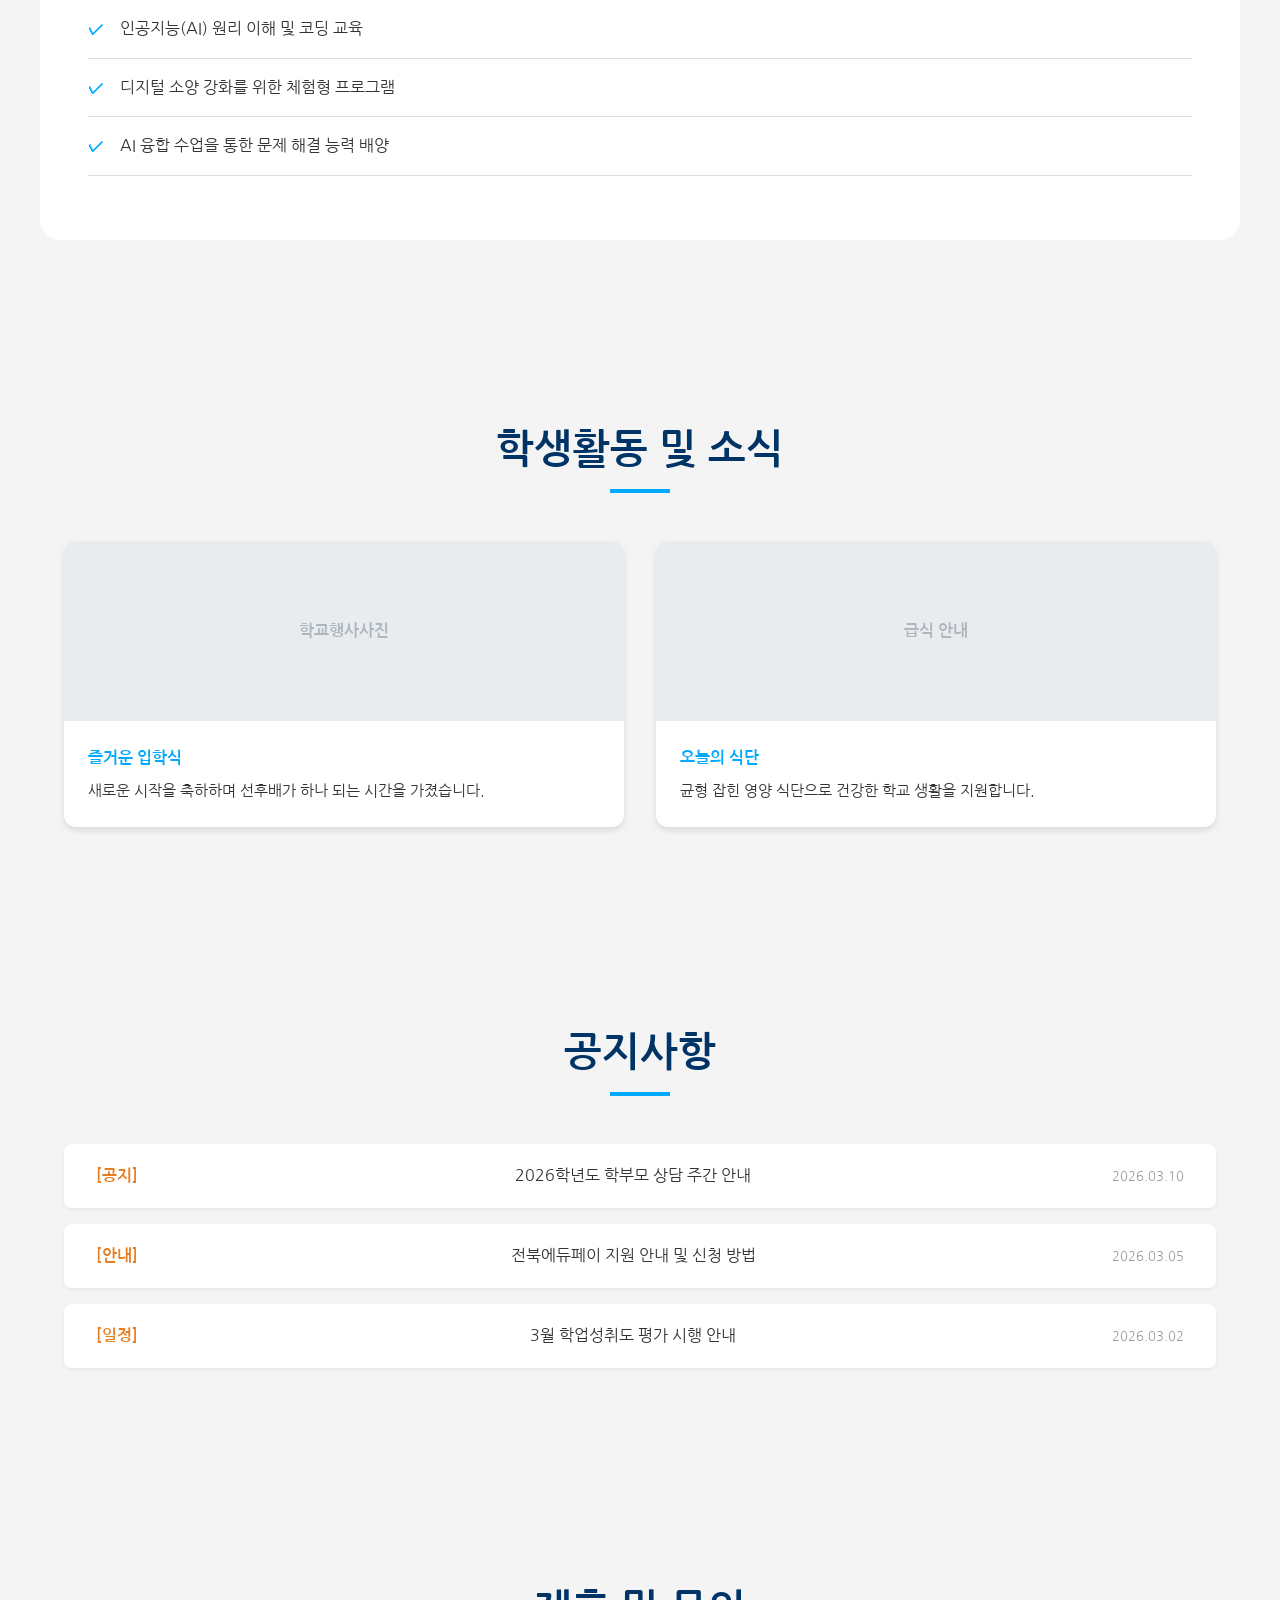
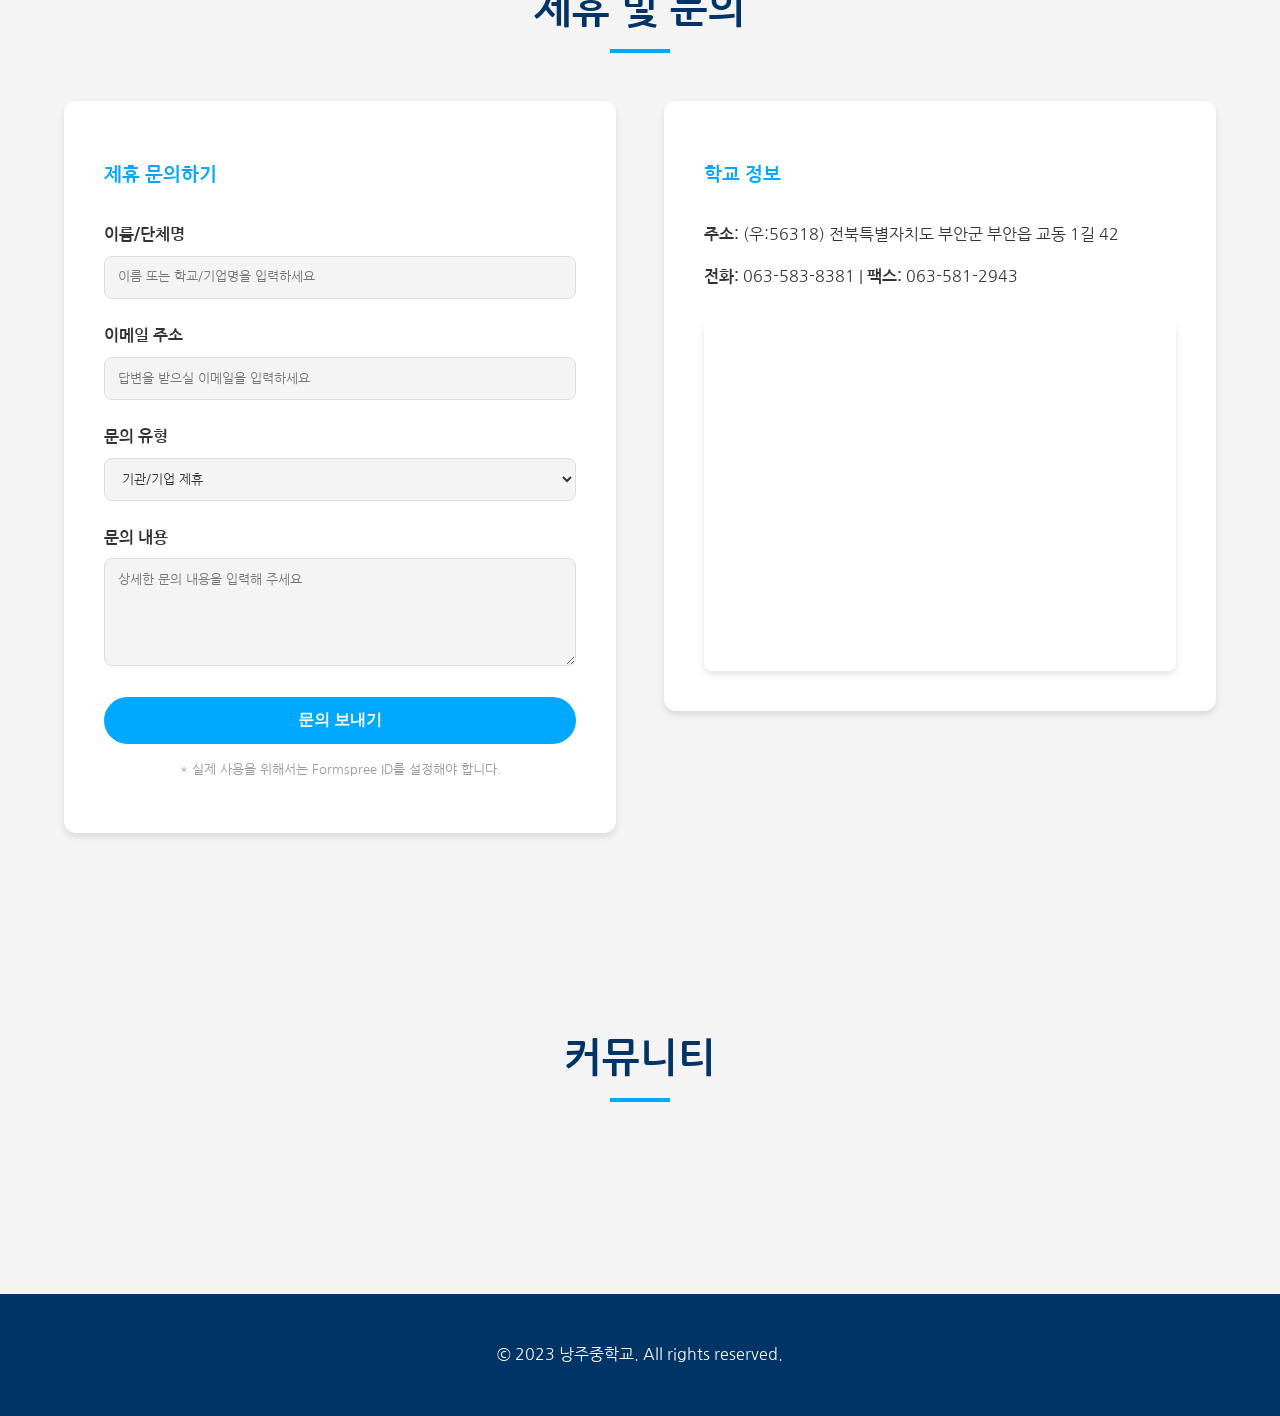
==== commit eec909fb: "Add real Google Maps embed for 낭주중학교" ====
--- a/index.html
+++ b/index.html
@@ -142,7 +142,17 @@
                     <h3>학교 정보</h3>
                     <p><strong>주소:</strong> (우:56318) 전북특별자치도 부안군 부안읍 교동 1길 42</p>
                     <p><strong>전화:</strong> 063-583-8381 | <strong>팩스:</strong> 063-581-2943</p>
-                    <div id="map">지도 로딩 중...</div>
+                    <div id="map-container">
+                        <iframe 
+                            src="https://www.google.com/maps/embed?pb=!1m18!1m12!1m3!1d3248.913401569038!2d126.7317336!3d35.7291176!2m3!1f0!2f0!3f0!3m2!1i1024!2i768!4f13.1!3m3!1m2!1s0x3570656a738a165b%3A0x6a0c5c2d3d3d3d3d!2z64KteOyjvOykke2Vmeq1kA!5e0!3m2!1sko!2skr!4v1710580000000!5m2!1sko!2skr" 
+                            width="100%" 
+                            height="350" 
+                            style="border:0;" 
+                            allowfullscreen="" 
+                            loading="lazy" 
+                            referrerpolicy="no-referrer-when-downgrade">
+                        </iframe>
+                    </div>
                 </div>
             </div>
         </section>
--- a/style.css
+++ b/style.css
@@ -383,15 +383,18 @@
     text-align: left;
 }
 
-#map {
-    height: 300px;
-    background: var(--map-bg);
+#map-container {
+    height: 350px;
     margin-top: 2rem;
     border-radius: 8px;
-    display: flex;
-    align-items: center;
-    justify-content: center;
-    width: 100%;
+    overflow: hidden;
+    box-shadow: var(--shadow);
+    width: 100%;
+}
+
+#map-container iframe {
+    width: 100%;
+    height: 100%;
 }
 
 /* Sections */
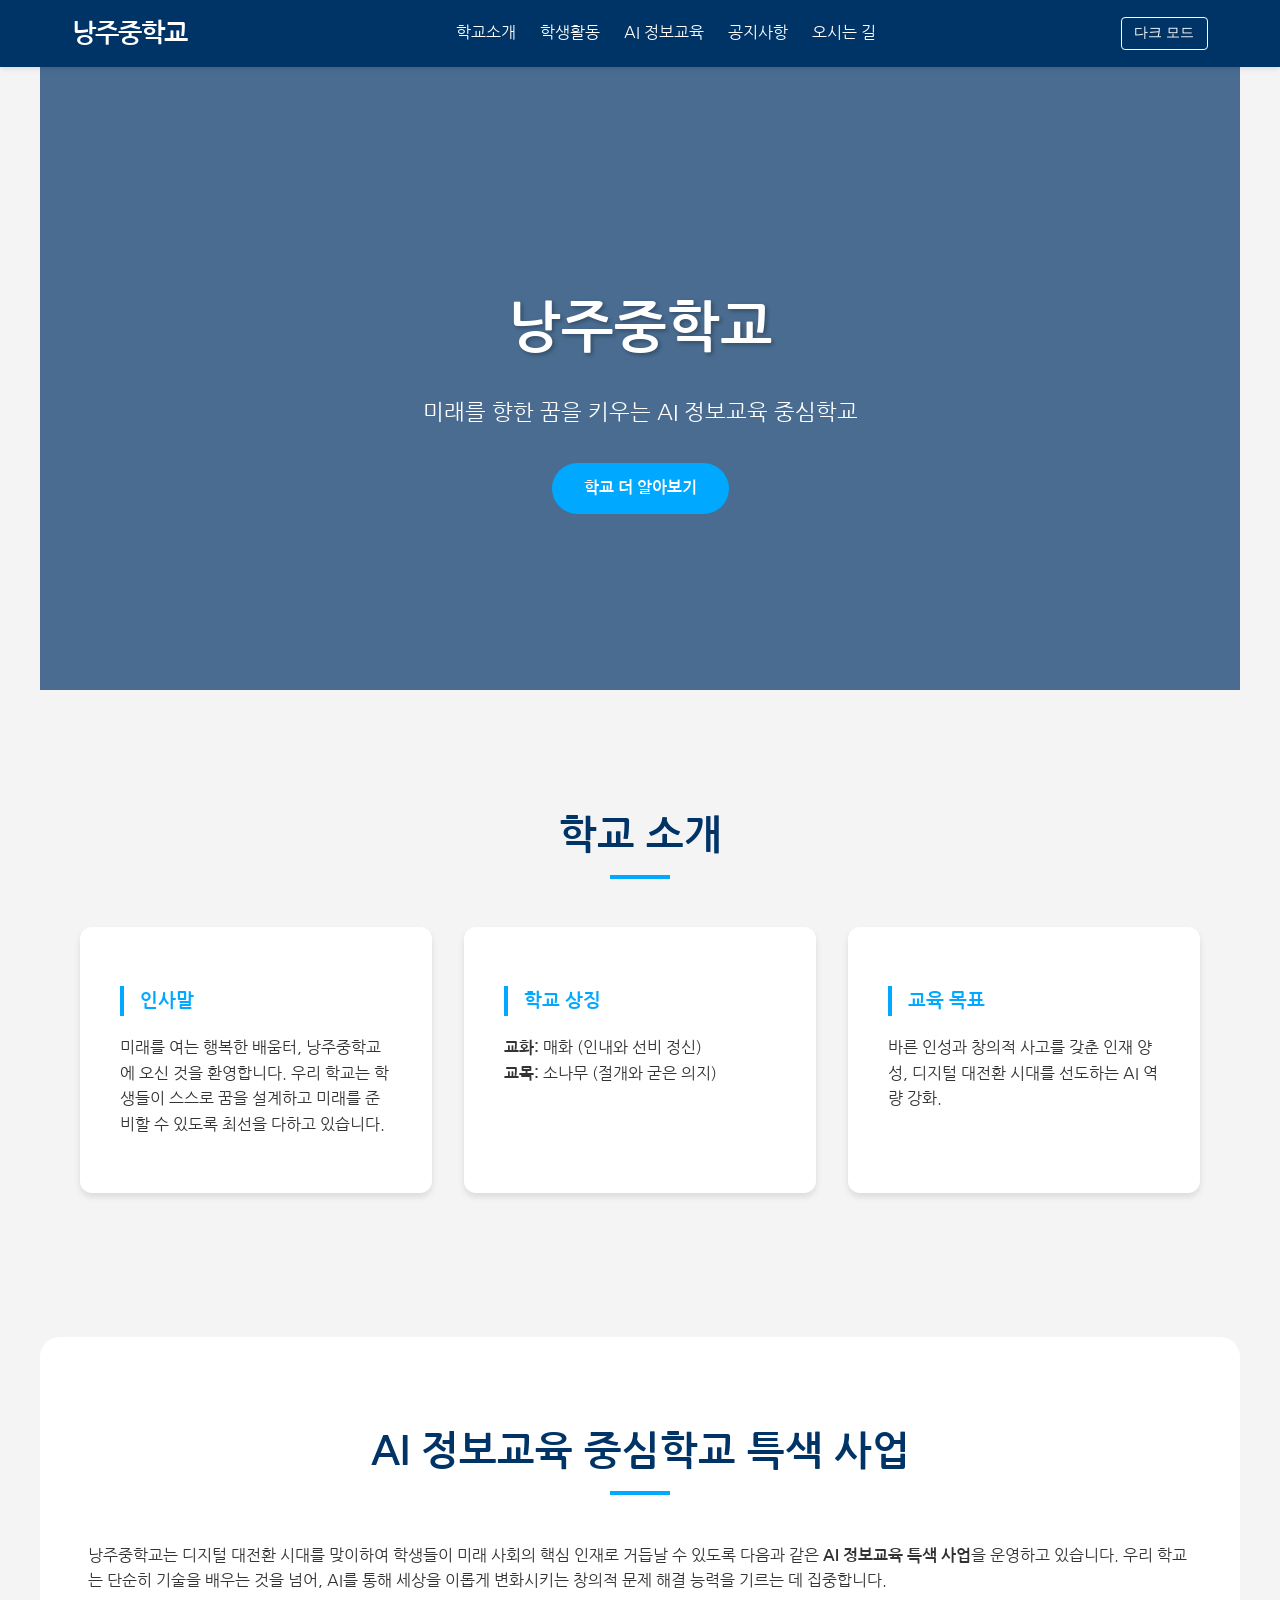
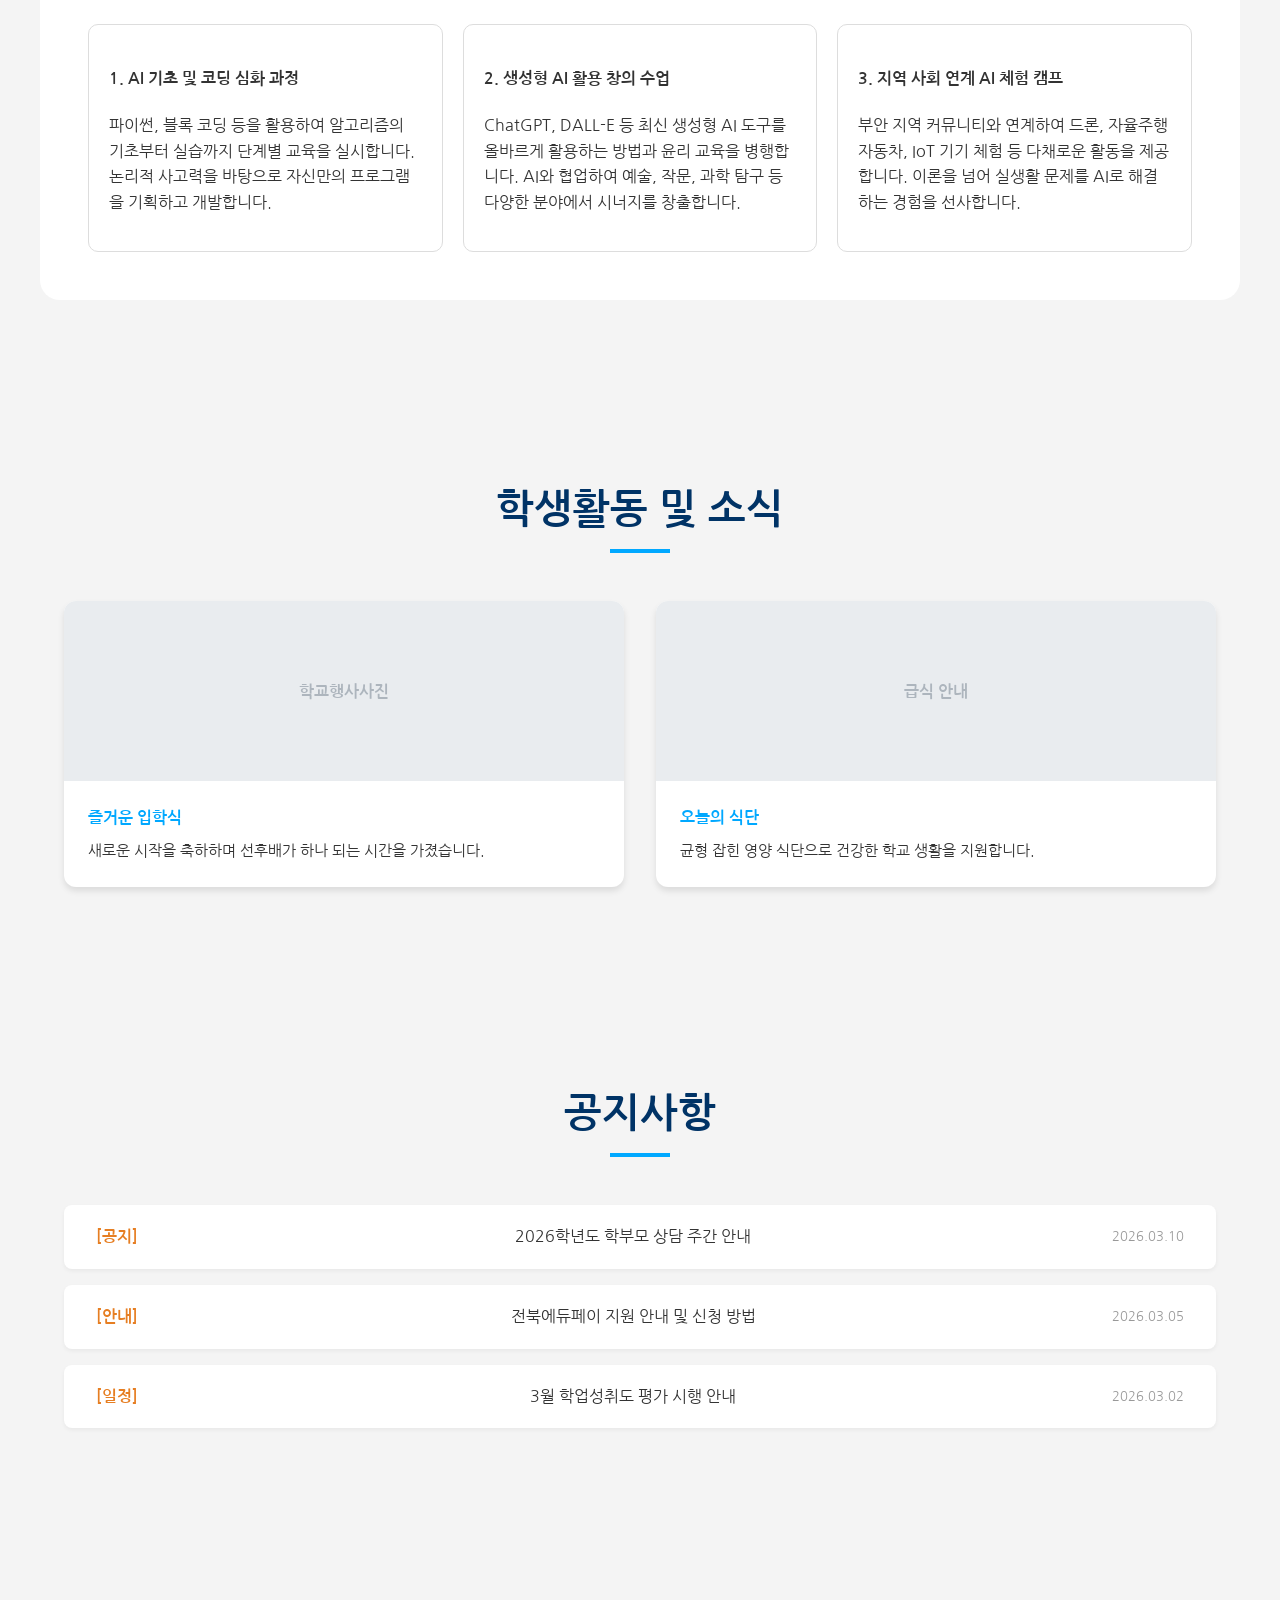
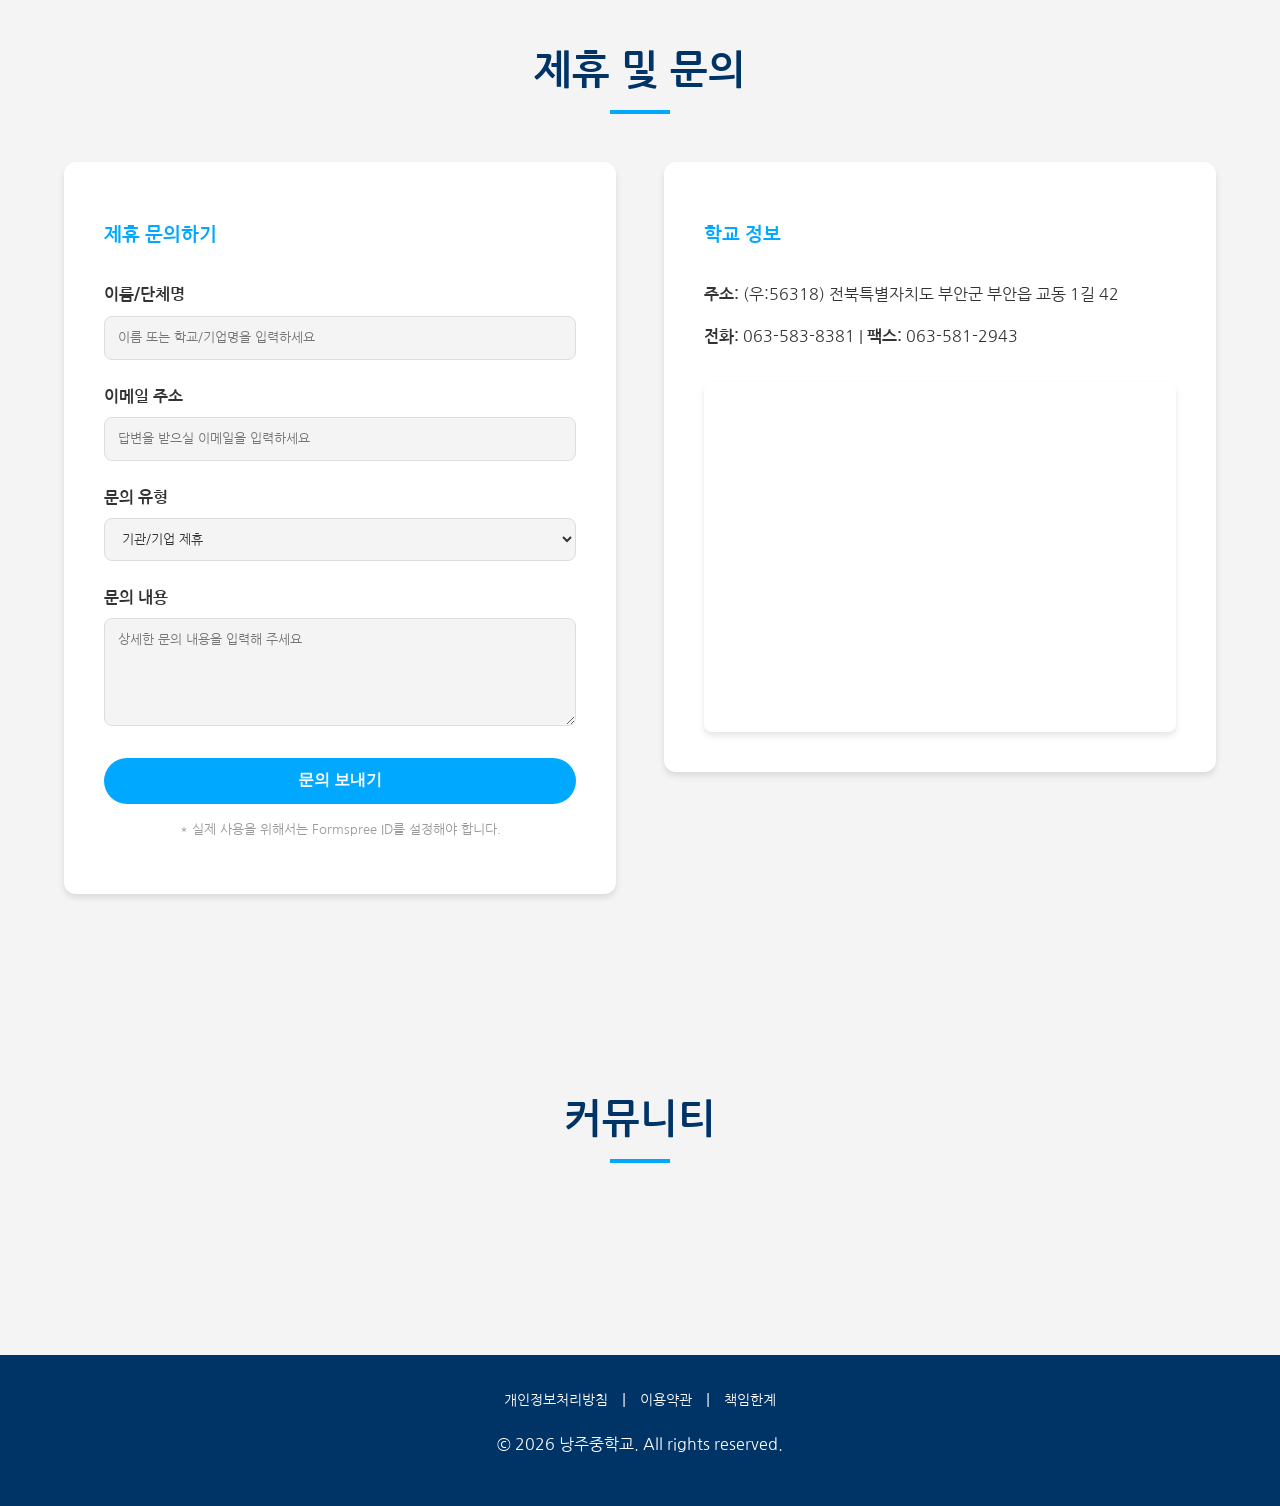
==== commit fe4c2d89: "Optimize site for AdSense: Add legal pages, expand content, and improve SEO" ====
--- a/index.html
+++ b/index.html
@@ -3,9 +3,15 @@
 <head>
     <meta charset="UTF-8">
     <meta name="viewport" content="width=device-width, initial-scale=1.0">
-    <title>낭주중학교</title>
+    <meta name="description" content="낭주중학교 공식 웹사이트 - 미래를 향한 꿈을 키우는 AI 정보교육 중심학교입니다. 학교소개, 학생활동, AI 교육 프로그램 정보를 제공합니다.">
+    <meta name="keywords" content="낭주중학교, 부안중학교, AI 교육, 인공지능 교육, 정보교육, 부안 교육">
+    <title>낭주중학교 - AI 정보교육 중심학교</title>
     <link rel="stylesheet" href="style.css">
     <link href="https://fonts.googleapis.com/css2?family=Nanum+Gothic:wght@400;700&display=swap" rel="stylesheet">
+    <!-- Google AdSense -->
+    <meta name="google-adsense-account" content="ca-pub-2584333546046404">
+    <script async src="https://pagead2.googlesyndication.com/pagead/js/adsbygoogle.js?client=ca-pub-2584333546046404"
+     crossorigin="anonymous"></script>
 </head>
 <body>
     <header>
@@ -58,16 +64,25 @@
 
         <section id="ai-edu" class="highlight-section">
             <div class="section-title">
-                <h2>AI 정보교육 중심학교</h2>
+                <h2>AI 정보교육 중심학교 특색 사업</h2>
                 <div class="underline"></div>
             </div>
             <div class="content-wrapper">
-                <p>낭주중학교는 AI 정보교육 중심학교로서 미래 사회에 필요한 핵심 역량을 키우는 맞춤형 교육 과정을 운영합니다.</p>
-                <ul class="feature-list">
-                    <li>인공지능(AI) 원리 이해 및 코딩 교육</li>
-                    <li>디지털 소양 강화를 위한 체험형 프로그램</li>
-                    <li>AI 융합 수업을 통한 문제 해결 능력 배양</li>
-                </ul>
+                <p>낭주중학교는 디지털 대전환 시대를 맞이하여 학생들이 미래 사회의 핵심 인재로 거듭날 수 있도록 다음과 같은 <strong>AI 정보교육 특색 사업</strong>을 운영하고 있습니다. 우리 학교는 단순히 기술을 배우는 것을 넘어, AI를 통해 세상을 이롭게 변화시키는 창의적 문제 해결 능력을 기르는 데 집중합니다.</p>
+                <div class="ai-features-grid" style="display: grid; grid-template-columns: repeat(auto-fit, minmax(250px, 1fr)); gap: 20px; margin-top: 30px;">
+                    <div class="ai-card" style="padding: 20px; border: 1px solid var(--section-border); border-radius: 10px;">
+                        <h4>1. AI 기초 및 코딩 심화 과정</h4>
+                        <p>파이썬, 블록 코딩 등을 활용하여 알고리즘의 기초부터 실습까지 단계별 교육을 실시합니다. 논리적 사고력을 바탕으로 자신만의 프로그램을 기획하고 개발합니다.</p>
+                    </div>
+                    <div class="ai-card" style="padding: 20px; border: 1px solid var(--section-border); border-radius: 10px;">
+                        <h4>2. 생성형 AI 활용 창의 수업</h4>
+                        <p>ChatGPT, DALL-E 등 최신 생성형 AI 도구를 올바르게 활용하는 방법과 윤리 교육을 병행합니다. AI와 협업하여 예술, 작문, 과학 탐구 등 다양한 분야에서 시너지를 창출합니다.</p>
+                    </div>
+                    <div class="ai-card" style="padding: 20px; border: 1px solid var(--section-border); border-radius: 10px;">
+                        <h4>3. 지역 사회 연계 AI 체험 캠프</h4>
+                        <p>부안 지역 커뮤니티와 연계하여 드론, 자율주행 자동차, IoT 기기 체험 등 다채로운 활동을 제공합니다. 이론을 넘어 실생활 문제를 AI로 해결하는 경험을 선사합니다.</p>
+                    </div>
+                </div>
             </div>
         </section>
 
@@ -180,7 +195,12 @@
     </main>
 
     <footer>
-        <p>&copy; 2023 낭주중학교. All rights reserved.</p>
+        <div class="footer-links" style="margin-bottom: 20px;">
+            <a href="privacy.html" style="margin: 0 10px; color: var(--header-text); font-size: 0.9rem;">개인정보처리방침</a> |
+            <a href="terms.html" style="margin: 0 10px; color: var(--header-text); font-size: 0.9rem;">이용약관</a> |
+            <a href="disclaimer.html" style="margin: 0 10px; color: var(--header-text); font-size: 0.9rem;">책임한계</a>
+        </div>
+        <p>&copy; 2026 낭주중학교. All rights reserved.</p>
     </footer>
 
     <script src="main.js"></script>
--- a/style.css
+++ b/style.css
@@ -481,3 +481,37 @@
         font-size: 1.8rem;
     }
 }
+
+/* Legal Pages Styling */
+.legal-page main {
+    background: var(--card-bg);
+    margin-top: 100px !important;
+    border-radius: 12px;
+    box-shadow: var(--shadow);
+    padding: 3rem !important;
+}
+
+.legal-page h1 {
+    color: var(--accent-color);
+    margin-bottom: 2rem;
+    border-bottom: 2px solid var(--accent-color);
+    padding-bottom: 0.5rem;
+}
+
+.legal-page h2 {
+    margin-top: 2rem;
+    color: var(--header-bg);
+}
+
+body.dark-mode .legal-page h2 {
+    color: #aaccff;
+}
+
+.legal-page p {
+    margin-bottom: 1rem;
+    line-height: 1.8;
+}
+
+.legal-page .btn {
+    margin-top: 2rem;
+}
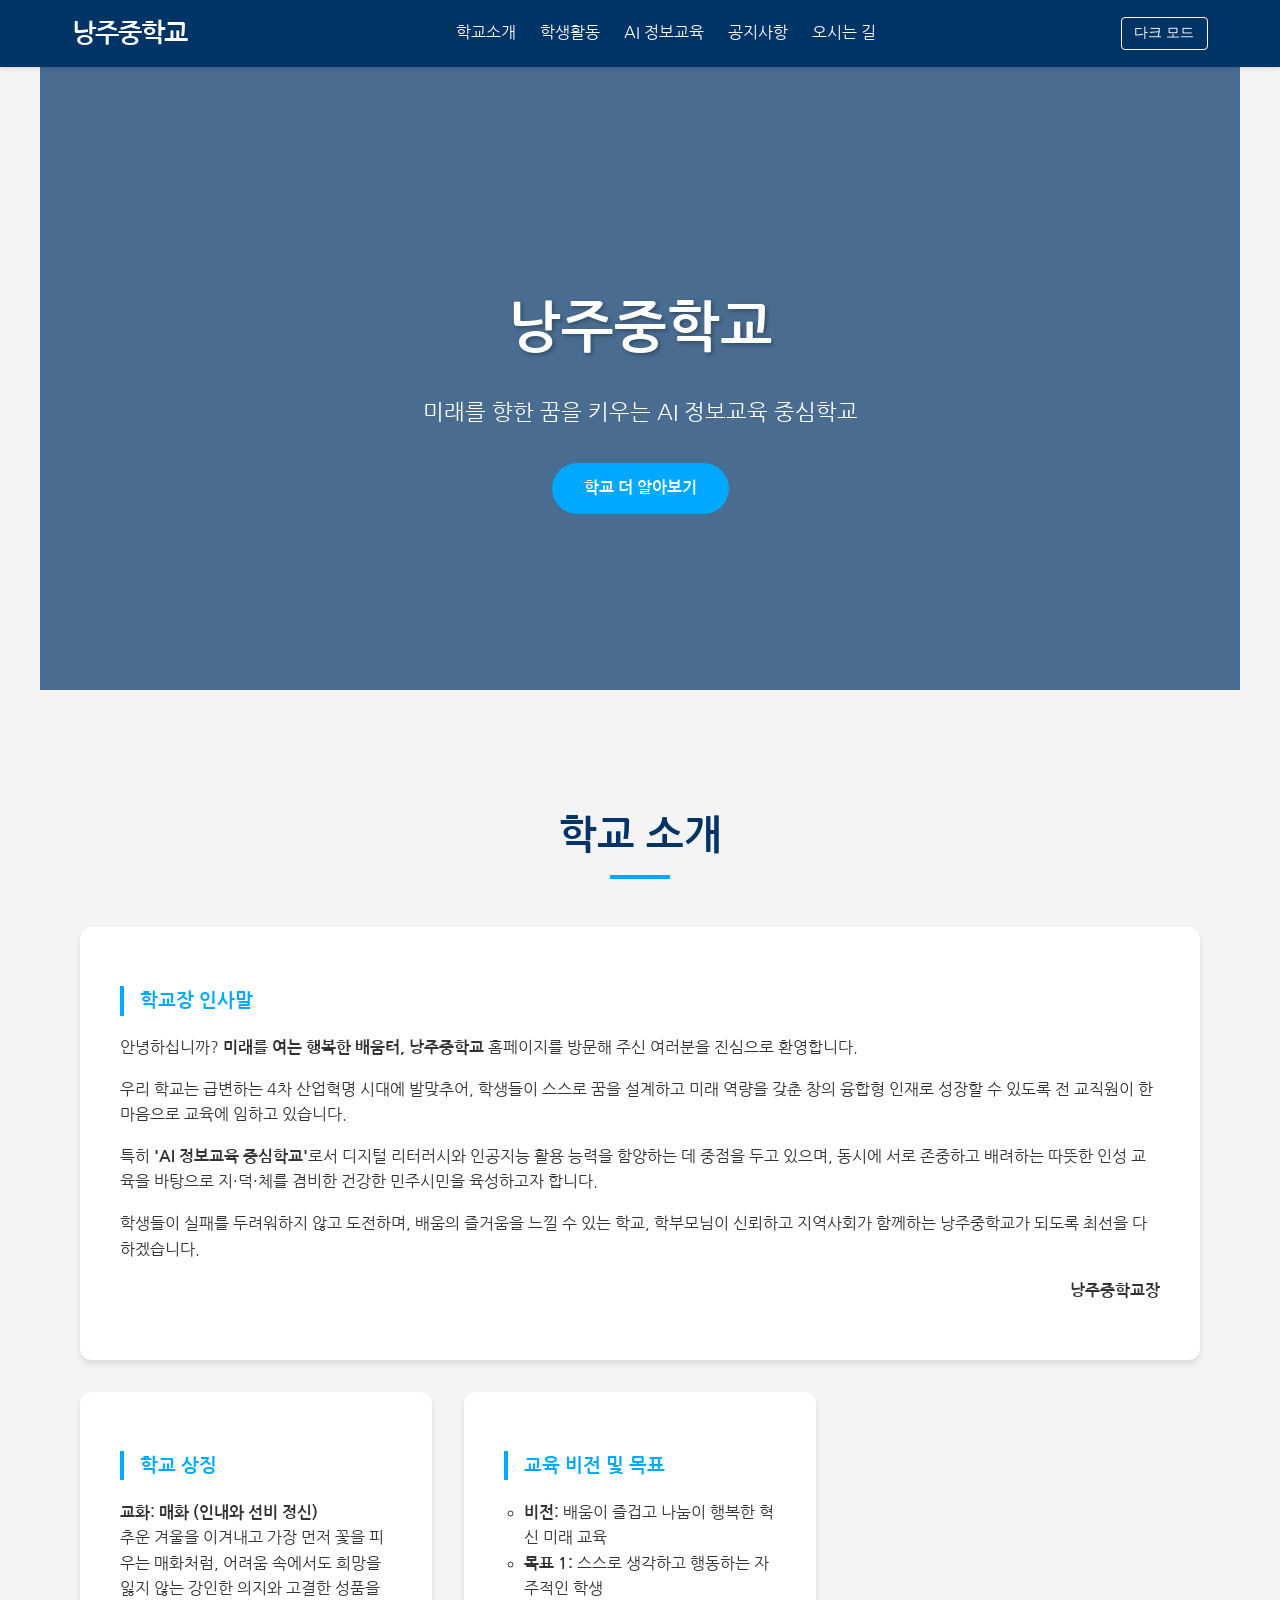
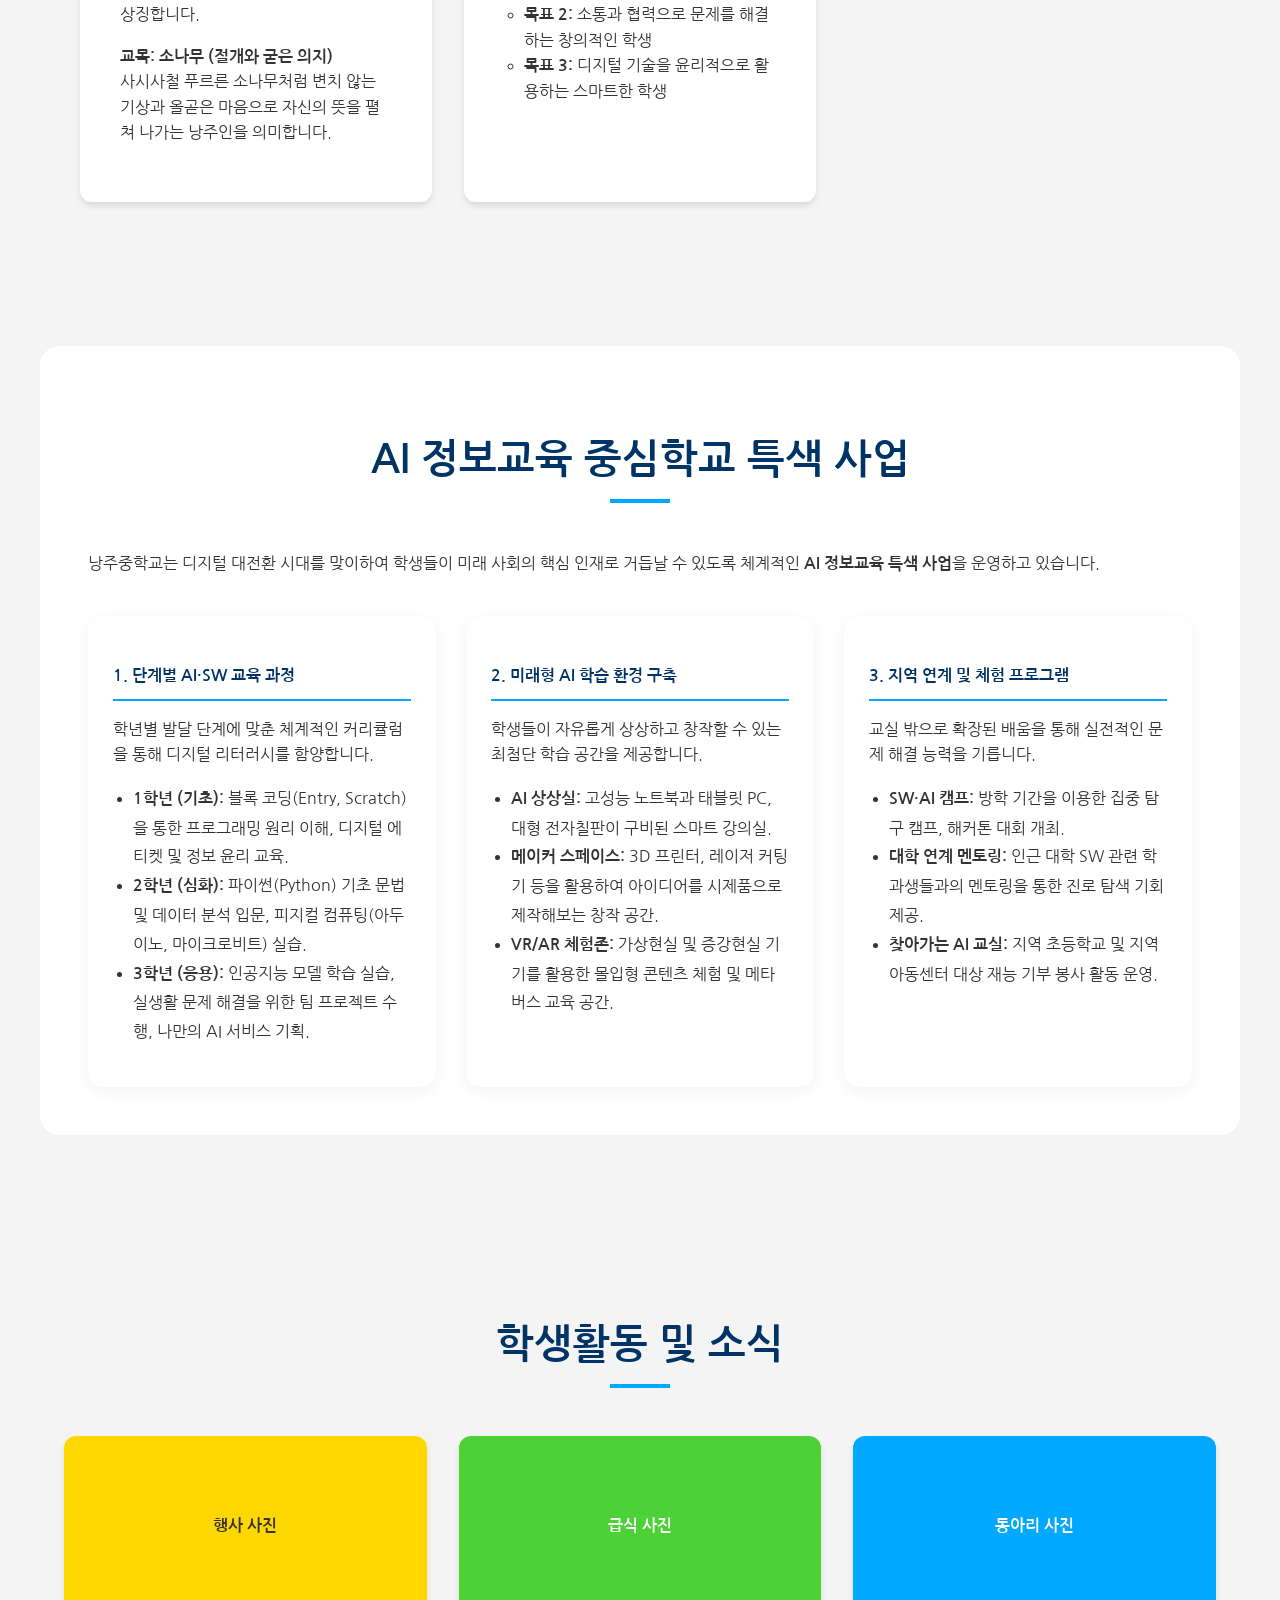
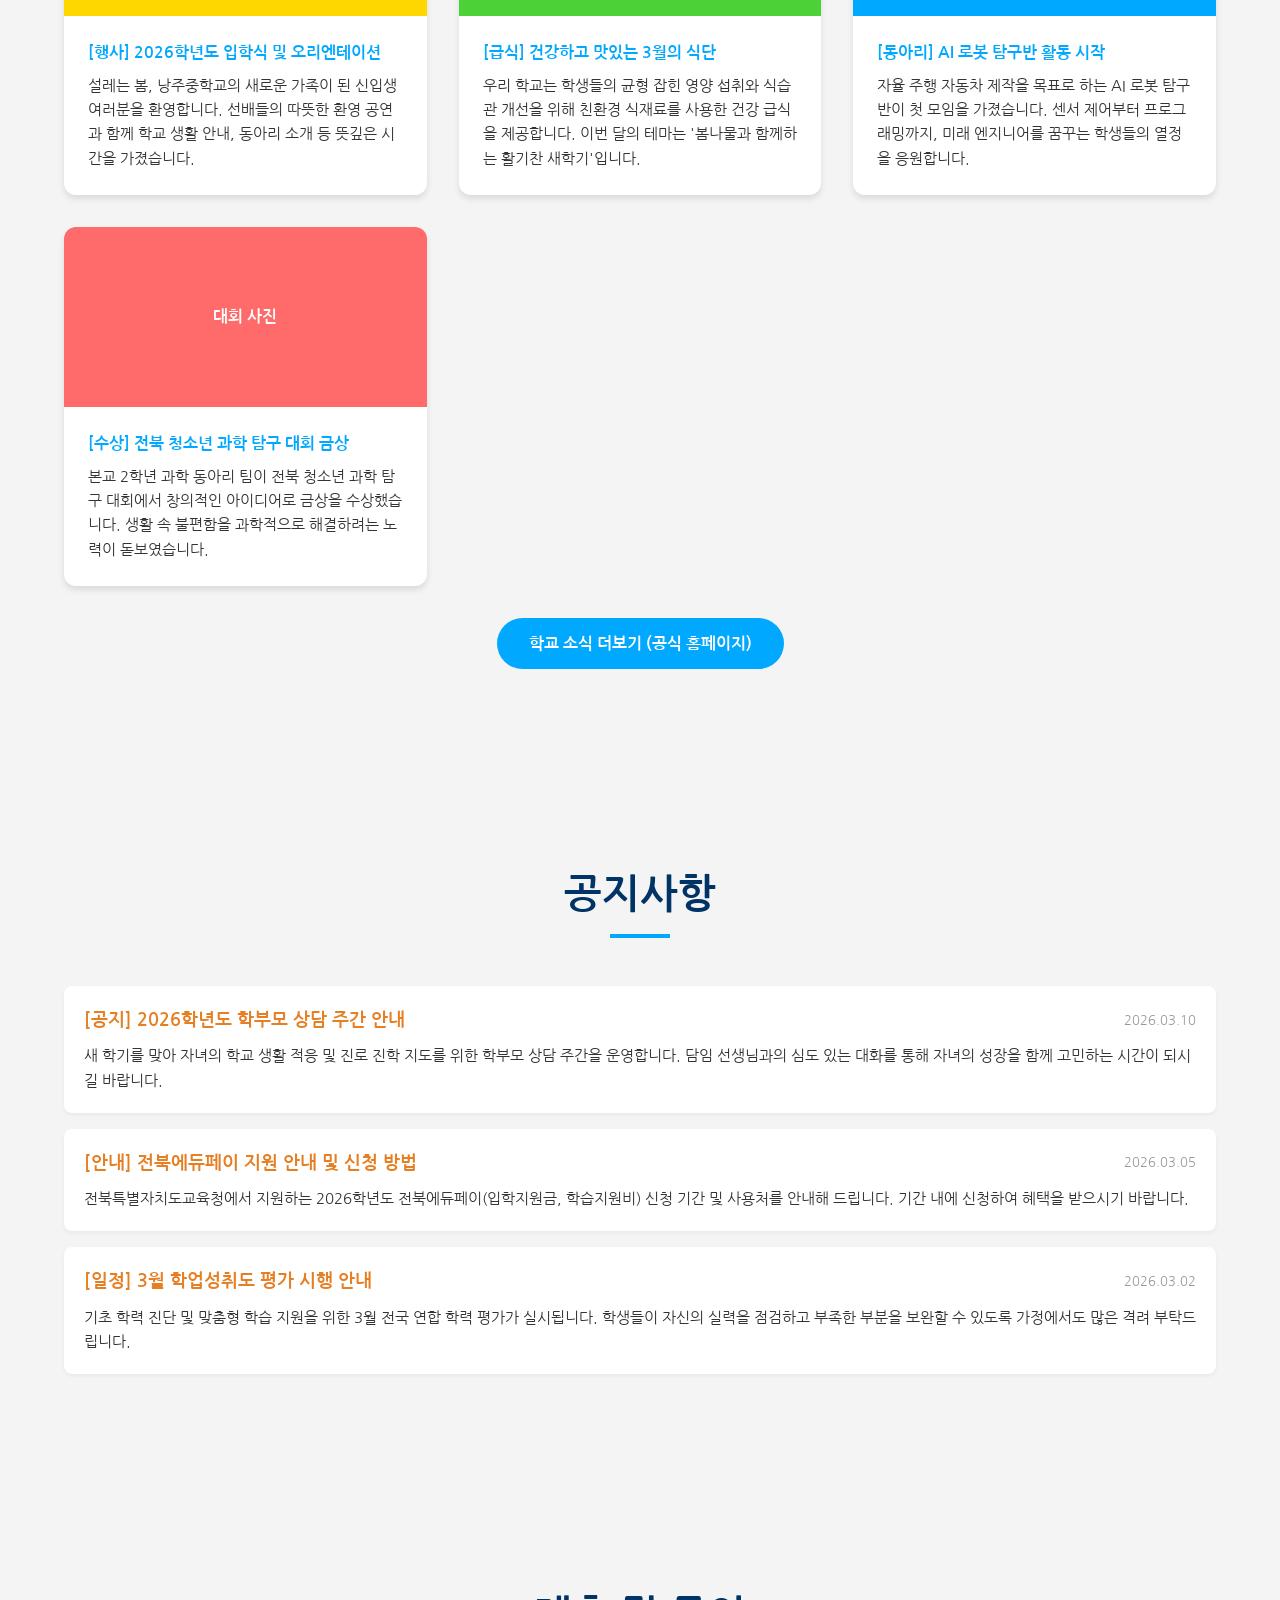
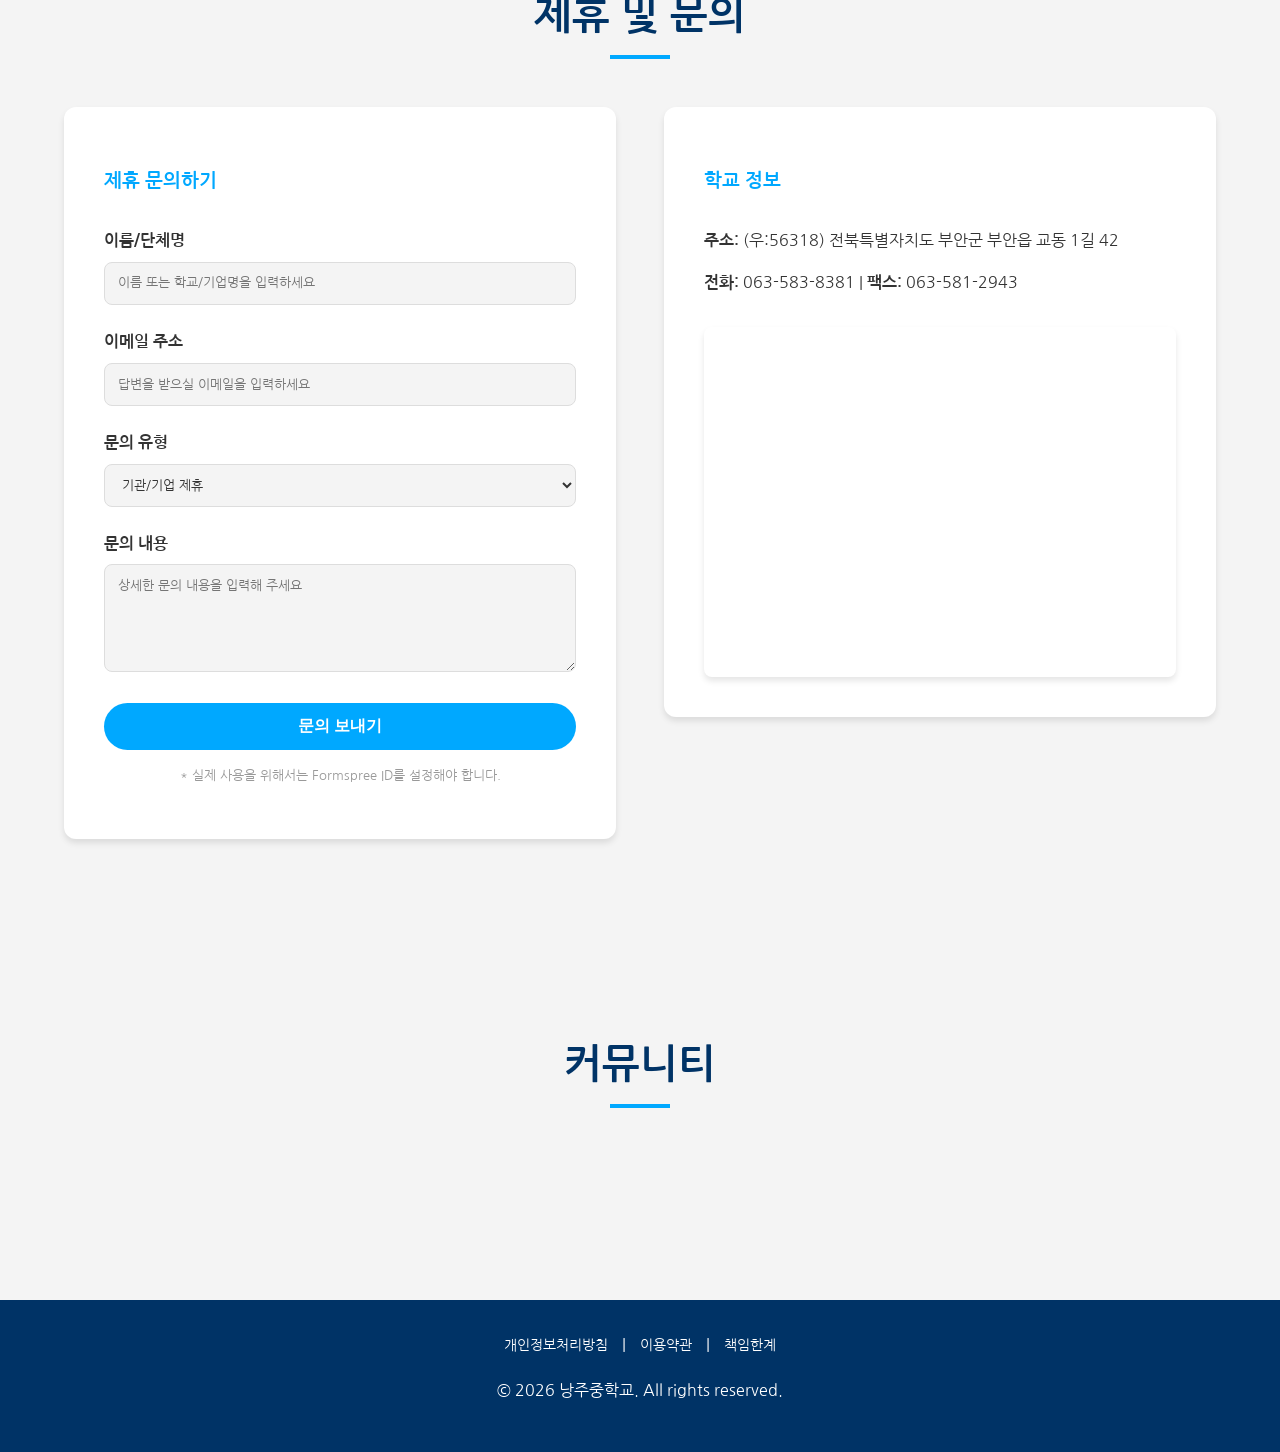
==== commit a5fe96b3: "Significantly expand content depth and volume for AdSense approval" ====
--- a/index.html
+++ b/index.html
@@ -47,17 +47,27 @@
                 <div class="underline"></div>
             </div>
             <div class="about-grid">
-                <div class="about-card">
-                    <h3>인사말</h3>
-                    <p>미래를 여는 행복한 배움터, 낭주중학교에 오신 것을 환영합니다. 우리 학교는 학생들이 스스로 꿈을 설계하고 미래를 준비할 수 있도록 최선을 다하고 있습니다.</p>
+                <div class="about-card" style="grid-column: 1 / -1;">
+                    <h3>학교장 인사말</h3>
+                    <p>안녕하십니까? <strong>미래를 여는 행복한 배움터, 낭주중학교</strong> 홈페이지를 방문해 주신 여러분을 진심으로 환영합니다.</p>
+                    <p>우리 학교는 급변하는 4차 산업혁명 시대에 발맞추어, 학생들이 스스로 꿈을 설계하고 미래 역량을 갖춘 창의 융합형 인재로 성장할 수 있도록 전 교직원이 한마음으로 교육에 임하고 있습니다.</p>
+                    <p>특히 <strong>'AI 정보교육 중심학교'</strong>로서 디지털 리터러시와 인공지능 활용 능력을 함양하는 데 중점을 두고 있으며, 동시에 서로 존중하고 배려하는 따뜻한 인성 교육을 바탕으로 지·덕·체를 겸비한 건강한 민주시민을 육성하고자 합니다.</p>
+                    <p>학생들이 실패를 두려워하지 않고 도전하며, 배움의 즐거움을 느낄 수 있는 학교, 학부모님이 신뢰하고 지역사회가 함께하는 낭주중학교가 되도록 최선을 다하겠습니다.</p>
+                    <p class="signature" style="text-align: right; margin-top: 1rem; font-weight: bold;">낭주중학교장</p>
                 </div>
                 <div class="about-card">
                     <h3>학교 상징</h3>
-                    <p><strong>교화:</strong> 매화 (인내와 선비 정신)<br><strong>교목:</strong> 소나무 (절개와 굳은 의지)</p>
+                    <p><strong>교화: 매화 (인내와 선비 정신)</strong><br>추운 겨울을 이겨내고 가장 먼저 꽃을 피우는 매화처럼, 어려움 속에서도 희망을 잃지 않는 강인한 의지와 고결한 성품을 상징합니다.</p>
+                    <p><strong>교목: 소나무 (절개와 굳은 의지)</strong><br>사시사철 푸르른 소나무처럼 변치 않는 기상과 올곧은 마음으로 자신의 뜻을 펼쳐 나가는 낭주인을 의미합니다.</p>
                 </div>
                 <div class="about-card">
-                    <h3>교육 목표</h3>
-                    <p>바른 인성과 창의적 사고를 갖춘 인재 양성, 디지털 대전환 시대를 선도하는 AI 역량 강화.</p>
+                    <h3>교육 비전 및 목표</h3>
+                    <ul style="list-style-type: circle; padding-left: 20px; text-align: left;">
+                        <li><strong>비전:</strong> 배움이 즐겁고 나눔이 행복한 혁신 미래 교육</li>
+                        <li><strong>목표 1:</strong> 스스로 생각하고 행동하는 자주적인 학생</li>
+                        <li><strong>목표 2:</strong> 소통과 협력으로 문제를 해결하는 창의적인 학생</li>
+                        <li><strong>목표 3:</strong> 디지털 기술을 윤리적으로 활용하는 스마트한 학생</li>
+                    </ul>
                 </div>
             </div>
         </section>
@@ -68,20 +78,38 @@
                 <div class="underline"></div>
             </div>
             <div class="content-wrapper">
-                <p>낭주중학교는 디지털 대전환 시대를 맞이하여 학생들이 미래 사회의 핵심 인재로 거듭날 수 있도록 다음과 같은 <strong>AI 정보교육 특색 사업</strong>을 운영하고 있습니다. 우리 학교는 단순히 기술을 배우는 것을 넘어, AI를 통해 세상을 이롭게 변화시키는 창의적 문제 해결 능력을 기르는 데 집중합니다.</p>
-                <div class="ai-features-grid" style="display: grid; grid-template-columns: repeat(auto-fit, minmax(250px, 1fr)); gap: 20px; margin-top: 30px;">
-                    <div class="ai-card" style="padding: 20px; border: 1px solid var(--section-border); border-radius: 10px;">
-                        <h4>1. AI 기초 및 코딩 심화 과정</h4>
-                        <p>파이썬, 블록 코딩 등을 활용하여 알고리즘의 기초부터 실습까지 단계별 교육을 실시합니다. 논리적 사고력을 바탕으로 자신만의 프로그램을 기획하고 개발합니다.</p>
-                    </div>
-                    <div class="ai-card" style="padding: 20px; border: 1px solid var(--section-border); border-radius: 10px;">
-                        <h4>2. 생성형 AI 활용 창의 수업</h4>
-                        <p>ChatGPT, DALL-E 등 최신 생성형 AI 도구를 올바르게 활용하는 방법과 윤리 교육을 병행합니다. AI와 협업하여 예술, 작문, 과학 탐구 등 다양한 분야에서 시너지를 창출합니다.</p>
-                    </div>
-                    <div class="ai-card" style="padding: 20px; border: 1px solid var(--section-border); border-radius: 10px;">
-                        <h4>3. 지역 사회 연계 AI 체험 캠프</h4>
-                        <p>부안 지역 커뮤니티와 연계하여 드론, 자율주행 자동차, IoT 기기 체험 등 다채로운 활동을 제공합니다. 이론을 넘어 실생활 문제를 AI로 해결하는 경험을 선사합니다.</p>
-                    </div>
+                <p>낭주중학교는 디지털 대전환 시대를 맞이하여 학생들이 미래 사회의 핵심 인재로 거듭날 수 있도록 체계적인 <strong>AI 정보교육 특색 사업</strong>을 운영하고 있습니다.</p>
+                
+                <div class="ai-features-grid" style="display: grid; grid-template-columns: repeat(auto-fit, minmax(300px, 1fr)); gap: 30px; margin-top: 40px;">
+                    <article class="ai-card" style="background: #fff; padding: 25px; border-radius: 15px; box-shadow: 0 4px 15px rgba(0,0,0,0.05);">
+                        <h4 style="color: var(--header-bg); border-bottom: 2px solid var(--accent-color); padding-bottom: 10px; margin-bottom: 15px;">1. 단계별 AI·SW 교육 과정</h4>
+                        <p style="margin-bottom: 15px;">학년별 발달 단계에 맞춘 체계적인 커리큘럼을 통해 디지털 리터러시를 함양합니다.</p>
+                        <ul style="padding-left: 20px; line-height: 1.8;">
+                            <li><strong>1학년 (기초):</strong> 블록 코딩(Entry, Scratch)을 통한 프로그래밍 원리 이해, 디지털 에티켓 및 정보 윤리 교육.</li>
+                            <li><strong>2학년 (심화):</strong> 파이썬(Python) 기초 문법 및 데이터 분석 입문, 피지컬 컴퓨팅(아두이노, 마이크로비트) 실습.</li>
+                            <li><strong>3학년 (응용):</strong> 인공지능 모델 학습 실습, 실생활 문제 해결을 위한 팀 프로젝트 수행, 나만의 AI 서비스 기획.</li>
+                        </ul>
+                    </article>
+
+                    <article class="ai-card" style="background: #fff; padding: 25px; border-radius: 15px; box-shadow: 0 4px 15px rgba(0,0,0,0.05);">
+                        <h4 style="color: var(--header-bg); border-bottom: 2px solid var(--accent-color); padding-bottom: 10px; margin-bottom: 15px;">2. 미래형 AI 학습 환경 구축</h4>
+                        <p style="margin-bottom: 15px;">학생들이 자유롭게 상상하고 창작할 수 있는 최첨단 학습 공간을 제공합니다.</p>
+                        <ul style="padding-left: 20px; line-height: 1.8;">
+                            <li><strong>AI 상상실:</strong> 고성능 노트북과 태블릿 PC, 대형 전자칠판이 구비된 스마트 강의실.</li>
+                            <li><strong>메이커 스페이스:</strong> 3D 프린터, 레이저 커팅기 등을 활용하여 아이디어를 시제품으로 제작해보는 창작 공간.</li>
+                            <li><strong>VR/AR 체험존:</strong> 가상현실 및 증강현실 기기를 활용한 몰입형 콘텐츠 체험 및 메타버스 교육 공간.</li>
+                        </ul>
+                    </article>
+
+                    <article class="ai-card" style="background: #fff; padding: 25px; border-radius: 15px; box-shadow: 0 4px 15px rgba(0,0,0,0.05);">
+                        <h4 style="color: var(--header-bg); border-bottom: 2px solid var(--accent-color); padding-bottom: 10px; margin-bottom: 15px;">3. 지역 연계 및 체험 프로그램</h4>
+                        <p style="margin-bottom: 15px;">교실 밖으로 확장된 배움을 통해 실전적인 문제 해결 능력을 기릅니다.</p>
+                        <ul style="padding-left: 20px; line-height: 1.8;">
+                            <li><strong>SW·AI 캠프:</strong> 방학 기간을 이용한 집중 탐구 캠프, 해커톤 대회 개최.</li>
+                            <li><strong>대학 연계 멘토링:</strong> 인근 대학 SW 관련 학과생들과의 멘토링을 통한 진로 탐색 기회 제공.</li>
+                            <li><strong>찾아가는 AI 교실:</strong> 지역 초등학교 및 지역아동센터 대상 재능 기부 봉사 활동 운영.</li>
+                        </ul>
+                    </article>
                 </div>
             </div>
         </section>
@@ -92,16 +120,29 @@
                 <div class="underline"></div>
             </div>
             <div class="activities-grid">
-                <a href="https://school.jbedu.kr/nangju-m" target="_blank" class="activity-item">
-                    <div class="placeholder-img">학교행사사진</div>
-                    <h4>즐거운 입학식</h4>
-                    <p>새로운 시작을 축하하며 선후배가 하나 되는 시간을 가졌습니다.</p>
-                </a>
-                <a href="https://school.jbedu.kr/nangju-m" target="_blank" class="activity-item">
-                    <div class="placeholder-img">급식 안내</div>
-                    <h4>오늘의 식단</h4>
-                    <p>균형 잡힌 영양 식단으로 건강한 학교 생활을 지원합니다.</p>
-                </a>
+                <article class="activity-item">
+                    <div class="placeholder-img" style="background-color: #ffd700; color: #333;">행사 사진</div>
+                    <h4>[행사] 2026학년도 입학식 및 오리엔테이션</h4>
+                    <p>설레는 봄, 낭주중학교의 새로운 가족이 된 신입생 여러분을 환영합니다. 선배들의 따뜻한 환영 공연과 함께 학교 생활 안내, 동아리 소개 등 뜻깊은 시간을 가졌습니다.</p>
+                </article>
+                <article class="activity-item">
+                    <div class="placeholder-img" style="background-color: #4cd137; color: #fff;">급식 사진</div>
+                    <h4>[급식] 건강하고 맛있는 3월의 식단</h4>
+                    <p>우리 학교는 학생들의 균형 잡힌 영양 섭취와 식습관 개선을 위해 친환경 식재료를 사용한 건강 급식을 제공합니다. 이번 달의 테마는 '봄나물과 함께하는 활기찬 새학기'입니다.</p>
+                </article>
+                <article class="activity-item">
+                    <div class="placeholder-img" style="background-color: #00a8ff; color: #fff;">동아리 사진</div>
+                    <h4>[동아리] AI 로봇 탐구반 활동 시작</h4>
+                    <p>자율 주행 자동차 제작을 목표로 하는 AI 로봇 탐구반이 첫 모임을 가졌습니다. 센서 제어부터 프로그래밍까지, 미래 엔지니어를 꿈꾸는 학생들의 열정을 응원합니다.</p>
+                </article>
+                <article class="activity-item">
+                    <div class="placeholder-img" style="background-color: #ff6b6b; color: #fff;">대회 사진</div>
+                    <h4>[수상] 전북 청소년 과학 탐구 대회 금상</h4>
+                    <p>본교 2학년 과학 동아리 팀이 전북 청소년 과학 탐구 대회에서 창의적인 아이디어로 금상을 수상했습니다. 생활 속 불편함을 과학적으로 해결하려는 노력이 돋보였습니다.</p>
+                </article>
+            </div>
+            <div style="text-align: center; margin-top: 2rem;">
+                 <a href="https://school.jbedu.kr/nangju-m" target="_blank" class="btn">학교 소식 더보기 (공식 홈페이지)</a>
             </div>
         </section>
 
@@ -111,9 +152,39 @@
                 <div class="underline"></div>
             </div>
             <ul class="notice-list">
-                <li><a href="https://school.jbedu.kr/nangju-m" target="_blank"><span>[공지]</span> 2026학년도 학부모 상담 주간 안내 <small>2026.03.10</small></a></li>
-                <li><a href="https://school.jbedu.kr/nangju-m" target="_blank"><span>[안내]</span> 전북에듀페이 지원 안내 및 신청 방법 <small>2026.03.05</small></a></li>
-                <li><a href="https://school.jbedu.kr/nangju-m" target="_blank"><span>[일정]</span> 3월 학업성취도 평가 시행 안내 <small>2026.03.02</small></a></li>
+                <li>
+                    <a href="https://school.jbedu.kr/nangju-m" target="_blank" style="display: block; padding: 20px; height: auto;">
+                        <div style="display: flex; justify-content: space-between; align-items: center; margin-bottom: 10px;">
+                            <span style="font-size: 1.1rem;">[공지] 2026학년도 학부모 상담 주간 안내</span>
+                            <small>2026.03.10</small>
+                        </div>
+                        <p style="margin: 0; color: var(--text-color); font-size: 0.95rem;">
+                            새 학기를 맞아 자녀의 학교 생활 적응 및 진로 진학 지도를 위한 학부모 상담 주간을 운영합니다. 담임 선생님과의 심도 있는 대화를 통해 자녀의 성장을 함께 고민하는 시간이 되시길 바랍니다.
+                        </p>
+                    </a>
+                </li>
+                <li>
+                    <a href="https://school.jbedu.kr/nangju-m" target="_blank" style="display: block; padding: 20px; height: auto;">
+                        <div style="display: flex; justify-content: space-between; align-items: center; margin-bottom: 10px;">
+                            <span style="font-size: 1.1rem;">[안내] 전북에듀페이 지원 안내 및 신청 방법</span>
+                            <small>2026.03.05</small>
+                        </div>
+                        <p style="margin: 0; color: var(--text-color); font-size: 0.95rem;">
+                            전북특별자치도교육청에서 지원하는 2026학년도 전북에듀페이(입학지원금, 학습지원비) 신청 기간 및 사용처를 안내해 드립니다. 기간 내에 신청하여 혜택을 받으시기 바랍니다.
+                        </p>
+                    </a>
+                </li>
+                <li>
+                    <a href="https://school.jbedu.kr/nangju-m" target="_blank" style="display: block; padding: 20px; height: auto;">
+                        <div style="display: flex; justify-content: space-between; align-items: center; margin-bottom: 10px;">
+                            <span style="font-size: 1.1rem;">[일정] 3월 학업성취도 평가 시행 안내</span>
+                            <small>2026.03.02</small>
+                        </div>
+                        <p style="margin: 0; color: var(--text-color); font-size: 0.95rem;">
+                            기초 학력 진단 및 맞춤형 학습 지원을 위한 3월 전국 연합 학력 평가가 실시됩니다. 학생들이 자신의 실력을 점검하고 부족한 부분을 보완할 수 있도록 가정에서도 많은 격려 부탁드립니다.
+                        </p>
+                    </a>
+                </li>
             </ul>
         </section>
 
